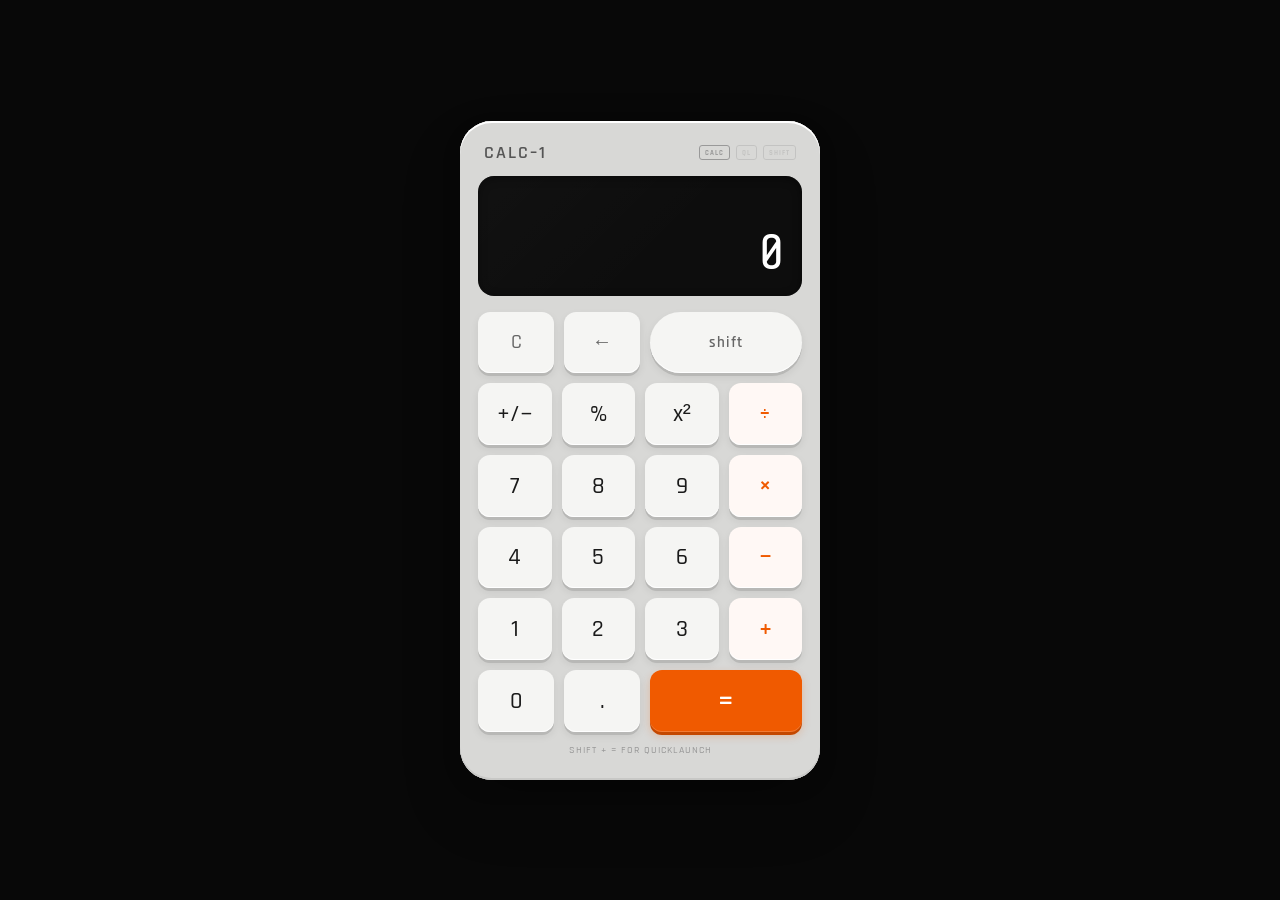
==== index.html @ d201d3e4 "Update background color and padding in index.html Changed background color and adjusted padding in s" ====
<!DOCTYPE html>
<html lang="en">
<head>
<meta charset="UTF-8">
<meta name="viewport" content="width=device-width, initial-scale=1.0, maximum-scale=1.0, user-scalable=no">
<title>CALC-1</title>

<link rel="manifest" href="./manifest.webmanifest">
<meta name="theme-color" content="#d8d8d6">
<meta name="mobile-web-app-capable" content="yes">
<meta name="apple-mobile-web-app-capable" content="yes">
<meta name="apple-mobile-web-app-status-bar-style" content="default">
<meta name="apple-mobile-web-app-title" content="TE Calc1 Pro">
<link rel="icon" href="./icons/icon-192.png">
<link rel="apple-touch-icon" href="./icons/icon-192.png">

<link rel="preconnect" href="https://fonts.googleapis.com">
<link rel="preconnect" href="https://fonts.gstatic.com" crossorigin>
<link href="https://fonts.googleapis.com/css2?family=Share+Tech+Mono&family=Rajdhani:wght@300;400;500;600;700&display=swap" rel="stylesheet">
<style>
  *, *::before, *::after { box-sizing: border-box; margin: 0; padding: 0; }

  :root {
    --bg: #080808;
    --device-bg: #d8d8d6;
    --device-border: #e8e8e6;
    --screen-bg: #0d0d0d;
    --btn-bg: #f5f5f3;
    --btn-shadow: #b8b8b6;
    --btn-highlight: #ffffff;
    --orange: #f05a00;
    --orange-dark: #c44800;
    --green: #00ff88;
    --green-dim: rgba(0, 255, 136, 0.7);
    --red: #ff3b30;
    --text-primary: #1a1a1a;
    --text-secondary: #888888;
    --text-muted: #aaaaaa;
    --radius: 16px;
    --radius-sm: 12px;
  }

  body {
    background: var(--bg);
    min-height: 100vh;
    display: flex;
    flex-direction: column;
    align-items: center;
    justify-content: center;
    font-family: 'Rajdhani', sans-serif;
    user-select: none;
    -webkit-user-select: none;
    padding: 10px 0;
    overflow: hidden;
  }

  .device {
    background: var(--device-bg);
    border-radius: 32px;
    padding: 20px 18px 24px;
    width: min(360px, 94vw);
    box-shadow:
      0 2px 0 #fff inset,
      0 -2px 0 #c8c8c6 inset,
      3px 0 0 #d8d8d6 inset,
      -3px 0 0 #d8d8d6 inset,
      0 30px 60px rgba(0,0,0,0.2),
      0 8px 20px rgba(0,0,0,0.1);
    position: relative;
  }

  /* Header */
  .device-header {
    display: flex;
    align-items: center;
    justify-content: space-between;
    margin-bottom: 12px;
    padding: 0 6px;
  }

  .device-label {
    font-family: 'Rajdhani', sans-serif;
    font-size: 18px;
    font-weight: 600;
    letter-spacing: 2px;
    color: #555;
  }

  /* Mode indicator dots */
  .mode-bar {
    display: flex;
    align-items: center;
    gap: 6px;
  }
  .mode-pill {
    font-family: 'Rajdhani', sans-serif;
    font-size: 7px;
    font-weight: 700;
    letter-spacing: 1px;
    padding: 2px 5px;
    border-radius: 3px;
    border: 1.5px solid currentColor;
    opacity: 0.25;
    color: #888;
    transition: all 0.2s ease;
  }
  .mode-pill.active { 
    opacity: 1; 
  }
  .mode-pill.calc-mode.active { color: #999; border-color: #999; }
  .mode-pill.ql-mode.active { color: var(--orange); border-color: var(--orange); }
  .mode-pill.shift-mode.active { color: var(--red); border-color: var(--red); }

  /* Screen - FIXED HEIGHT */
  .screen {
    background: var(--screen-bg);
    border-radius: var(--radius);
    padding: 16px 18px 18px;
    margin-bottom: 16px;
    height: 120px;
    min-height: 120px;
    display: flex;
    flex-direction: column;
    justify-content: flex-end;
    position: relative;
    overflow: hidden;
    box-shadow: inset 0 2px 8px rgba(0,0,0,0.5);
  }
  .screen::after {
    content: '';
    position: absolute;
    inset: 0;
    background: linear-gradient(135deg, rgba(255,255,255,0.02) 0%, transparent 60%);
    pointer-events: none;
  }

  .screen-expression {
    font-family: 'Share Tech Mono', monospace;
    font-size: 13px;
    color: var(--green-dim);
    min-height: 18px;
    text-align: right;
    letter-spacing: 0.5px;
    margin-bottom: 4px;
    overflow: hidden;
    text-overflow: ellipsis;
    white-space: nowrap;
  }

  .screen-result {
    font-family: 'Share Tech Mono', monospace;
    font-size: clamp(38px, 12vw, 50px);
    color: #ffffff;
    text-align: right;
    line-height: 1;
    letter-spacing: -1px;
    transition: all 0.1s ease;
  }
  .screen-result.error { 
    color: var(--red); 
    font-size: 24px; 
  }

  /* Quick-launch screen */
  .ql-screen {
    display: none;
    flex-direction: column;
    height: 100%;
    justify-content: space-between;
    align-items: stretch;
    padding: 2px 0;
  }
  .ql-screen.visible { display: flex; }

  /* Clock block */
  .ql-clock {
    display: flex;
    flex-direction: column;
    align-items: flex-end;
    flex: 1;
    justify-content: flex-end;
  }

  .ql-date-line {
    font-family: 'Share Tech Mono', monospace;
    font-size: 10px;
    color: var(--green-dim);
    letter-spacing: 2px;
    margin-bottom: 2px;
  }

  .ql-time-display {
    font-family: 'Share Tech Mono', monospace;
    font-size: clamp(40px, 13vw, 52px);
    color: #ffffff;
    line-height: 1;
    letter-spacing: -1px;
    display: flex;
    align-items: center;
    gap: 0;
  }

  /* Blinking colon */
  .ql-colon {
    display: inline-block;
    animation: blink 1s step-start infinite;
    color: #ffffff;
    margin: 0 1px;
    position: relative;
    top: -2px;
  }
  @keyframes blink {
    0%, 100% { opacity: 1; }
    50% { opacity: 0.15; }
  }

  /* Seconds + AM/PM row */
  .ql-time-sub {
    display: flex;
    align-items: center;
    gap: 8px;
    margin-top: 3px;
  }
  .ql-seconds {
    font-family: 'Share Tech Mono', monospace;
    font-size: 12px;
    color: var(--green-dim);
    letter-spacing: 1px;
  }
  .ql-ampm {
    font-family: 'Share Tech Mono', monospace;
    font-size: 10px;
    color: var(--orange);
    letter-spacing: 2px;
    border: 1px solid rgba(240,90,0,0.4);
    padding: 1px 4px;
    border-radius: 3px;
  }

  /* Status bar bottom of screen */
  .ql-status {
    font-family: 'Share Tech Mono', monospace;
    font-size: 8px;
    color: var(--green-dim);
    opacity: 0.5;
    letter-spacing: 2px;
    margin-top: 6px;
    text-align: left;
  }

  .ql-launched {
    font-family: 'Share Tech Mono', monospace;
    font-size: 9px;
    color: var(--green);
    letter-spacing: 1px;
    min-height: 14px;
    text-align: left;
  }

  /* Keypad grid - FIXED HEIGHT */
  .keypad {
    display: flex;
    flex-direction: column;
    gap: 10px;
    height: 420px;
    min-height: 420px;
  }

  .row {
    display: flex;
    gap: 10px;
    flex: 1;
  }

  /* Base button */
  .btn {
    flex: 1;
    border: none;
    border-radius: var(--radius-sm);
    background: var(--btn-bg);
    cursor: pointer;
    display: flex;
    flex-direction: column;
    align-items: center;
    justify-content: center;
    position: relative;
    box-shadow:
      0 3px 0 var(--btn-shadow),
      0 4px 8px rgba(0,0,0,0.08),
      0 -1px 0 var(--btn-highlight) inset;
    transition: all 0.08s ease;
    -webkit-tap-highlight-color: transparent;
    touch-action: manipulation;
    overflow: hidden;
  }

  .btn:active, .btn.pressed {
    transform: translateY(2px);
    box-shadow: 
      0 1px 0 var(--btn-shadow), 
      0 2px 4px rgba(0,0,0,0.06),
      0 -1px 0 var(--btn-highlight) inset;
  }

  .btn-label {
    font-family: 'Rajdhani', sans-serif;
    font-size: 24px;
    font-weight: 500;
    color: var(--text-primary);
    line-height: 1;
  }

  .btn-shift-label {
    position: absolute;
    top: 5px;
    right: 7px;
    font-size: 8px;
    font-weight: 600;
    color: var(--text-secondary);
    letter-spacing: 0.3px;
    line-height: 1;
    opacity: 0;
    transition: opacity 0.2s;
  }

  /* Show shift labels when shift active */
  body.shift-on .btn-shift-label { opacity: 1; }
  body.shift-on .btn-label { opacity: 0.5; }

  /* Orange operator buttons */
  .btn.op {
    background: #fff8f5;
  }
  .btn.op .btn-label { 
    color: var(--orange); 
    font-weight: 600;
  }

  /* Equals button — full orange */
  .btn.equals {
    background: var(--orange);
    box-shadow: 
      0 3px 0 var(--orange-dark), 
      0 4px 8px rgba(240,90,0,0.25),
      0 -1px 0 rgba(255,255,255,0.2) inset;
    flex: 2;
    aspect-ratio: auto;
    border-radius: var(--radius-sm);
  }
  .btn.equals:active {
    box-shadow: 
      0 1px 0 var(--orange-dark), 
      0 2px 4px rgba(240,90,0,0.15),
      0 -1px 0 rgba(255,255,255,0.2) inset;
  }
  .btn.equals .btn-label { 
    color: #fff; 
    font-size: 28px; 
    font-weight: 600;
  }

  /* Shift button — pill shape */
  .btn.shift-btn {
    flex: 2;
    aspect-ratio: auto;
    border-radius: 50px;
  }
  .btn.shift-btn .btn-label { 
    font-size: 15px; 
    font-weight: 600; 
    letter-spacing: 1px; 
    color: #666; 
  }
  .btn.shift-btn.active {
    background: var(--orange);
    box-shadow: 
      0 3px 0 var(--orange-dark), 
      0 4px 8px rgba(240,90,0,0.25),
      0 -1px 0 rgba(255,255,255,0.2) inset;
  }
  .btn.shift-btn.active .btn-label { 
    color: #fff; 
  }

  /* Clear / backspace */
  .btn.fn .btn-label { 
    font-size: 20px; 
    color: #666; 
  }

  /* QL icon display on button */
  .btn.ql-slot {
    background: #f0f0ee;
    position: relative;
  }
  .btn.ql-slot .ql-icon {
    width: 28px;
    height: 28px;
    display: flex;
    align-items: center;
    justify-content: center;
    font-size: 22px;
    line-height: 1;
  }
  .btn.ql-slot .ql-icon img {
    width: 24px;
    height: 24px;
    object-fit: contain;
    filter: none;
  }
  .btn.ql-slot .ql-name {
    font-size: 7px;
    color: #888;
    letter-spacing: 0.5px;
    margin-top: 2px;
    max-width: 90%;
    overflow: hidden;
    text-overflow: ellipsis;
    white-space: nowrap;
    padding: 0 2px;
  }
  .btn.ql-slot.empty .ql-icon { opacity: 0.25; }
  .btn.ql-slot.empty .ql-icon::after {
    content: '+';
    font-size: 22px;
    color: #aaa;
  }
  .btn.ql-slot .edit-hint {
    position: absolute;
    inset: 0;
    background: transparent;
    border-radius: var(--radius-sm);
    border: none;
    opacity: 0;
    transition: opacity 0.2s;
    pointer-events: none;
  }
  body.ql-mode .btn.ql-slot .edit-hint { opacity: 0; }

  /* Modal */
  .modal-overlay {
    position: fixed;
    inset: 0;
    background: rgba(0,0,0,0.5);
    backdrop-filter: blur(8px);
    display: flex;
    align-items: flex-end;
    justify-content: center;
    z-index: 100;
    opacity: 0;
    pointer-events: none;
    transition: opacity 0.25s;
    padding: 0 16px 24px;
  }
  .modal-overlay.open {
    opacity: 1;
    pointer-events: all;
  }

  .modal {
    background: #f5f5f3;
    border-radius: 24px;
    padding: 24px 20px 20px;
    width: min(360px, 100%);
    transform: translateY(30px);
    transition: transform 0.3s cubic-bezier(0.34,1.56,0.64,1);
    box-shadow: 
      0 20px 60px rgba(0,0,0,0.3),
      0 2px 0 #fff inset;
  }
  .modal-overlay.open .modal { transform: translateY(0); }

  .modal h3 {
    font-family: 'Rajdhani', sans-serif;
    font-size: 16px;
    font-weight: 700;
    letter-spacing: 2px;
    color: #333;
    margin-bottom: 16px;
  }

  .modal label {
    display: block;
    font-size: 10px;
    font-weight: 600;
    letter-spacing: 1.5px;
    color: #888;
    margin-bottom: 5px;
    text-transform: uppercase;
  }

  .modal input {
    width: 100%;
    padding: 12px 14px;
    border-radius: 12px;
    border: 1.5px solid #ddd;
    background: #fff;
    font-family: 'Rajdhani', sans-serif;
    font-size: 15px;
    color: #333;
    outline: none;
    margin-bottom: 14px;
    transition: border-color 0.2s;
  }
  .modal input:focus { border-color: var(--orange); }

  /* Icon source tabs */
  .icon-source-tabs {
    display: flex;
    gap: 8px;
    margin-bottom: 12px;
  }
  .icon-source-tab {
    flex: 1;
    padding: 10px 12px;
    border: 1.5px solid #ddd;
    background: #fff;
    border-radius: 12px;
    font-size: 10px;
    font-weight: 600;
    letter-spacing: 1px;
    color: #888;
    cursor: pointer;
    transition: all 0.2s;
    text-transform: uppercase;
  }
  .icon-source-tab.active {
    background: var(--orange);
    border-color: var(--orange);
    color: #fff;
  }

  /* Icon picker sections */
  .icon-picker-section {
    display: none;
    margin-bottom: 16px;
  }
  .icon-picker-section.active {
    display: block;
  }

  .icon-picker {
    display: grid;
    grid-template-columns: repeat(8, 1fr);
    gap: 6px;
    max-height: 160px;
    overflow-y: auto;
    padding: 4px;
  }

  .icon-option {
    aspect-ratio: 1;
    border-radius: 10px;
    border: 2px solid transparent;
    background: #fff;
    display: flex;
    align-items: center;
    justify-content: center;
    font-size: 20px;
    cursor: pointer;
    transition: all 0.15s;
    box-shadow: 0 1px 3px rgba(0,0,0,0.05);
  }
  .icon-option:hover { 
    background: #fff5f0; 
    border-color: #ffd4c0;
  }
  .icon-option.selected { 
    border-color: var(--orange); 
    background: #fff5f0;
  }

  /* Favicon preview */
  .favicon-preview {
    display: flex;
    align-items: center;
    gap: 12px;
    padding: 14px;
    background: #fff;
    border-radius: 12px;
    border: 1.5px dashed #ddd;
    margin-bottom: 16px;
  }
  .favicon-preview img {
    width: 32px;
    height: 32px;
    object-fit: contain;
    filter: grayscale(100%) contrast(1.2);
  }
  .favicon-preview-text {
    font-size: 11px;
    color: #888;
    line-height: 1.5;
  }
  .favicon-preview-text span {
    color: var(--green-dim);
  }

  /* Custom icon URL input */
  .custom-icon-input {
    display: flex;
    gap: 8px;
    margin-bottom: 12px;
  }
  .custom-icon-input input {
    flex: 1;
    margin-bottom: 0;
  }
  .custom-icon-btn {
    padding: 12px 16px;
    background: #fff;
    border: 1.5px solid #ddd;
    border-radius: 12px;
    color: #666;
    font-size: 10px;
    font-weight: 600;
    cursor: pointer;
    transition: all 0.2s;
    white-space: nowrap;
  }
  .custom-icon-btn:hover {
    border-color: var(--orange);
    color: var(--orange);
  }

  .modal-actions {
    display: flex;
    gap: 10px;
  }

  .btn-modal {
    flex: 1;
    padding: 14px;
    border: none;
    border-radius: 12px;
    font-size: 13px;
    font-weight: 600;
    cursor: pointer;
    letter-spacing: 1px;
    transition: all 0.15s;
    text-transform: uppercase;
  }
  .btn-modal:active { opacity: 0.8; }
  .btn-modal.cancel { 
    background: #e8e8e6; 
    color: #666; 
  }
  .btn-modal.save { 
    background: var(--orange); 
    color: #fff; 
  }
  .btn-modal.clear-btn { 
    background: #ffe8e8; 
    color: var(--red); 
  }

  /* Mode toggle hint */
  .device-footer {
    display: flex;
    align-items: center;
    justify-content: center;
    margin-top: 12px;
    gap: 12px;
  }
  .footer-hint {
    font-size: 10px;
    letter-spacing: 1px;
    color: #999;
    font-weight: 500;
  }

  /* Animations */
  @keyframes numPop {
    0% { transform: scale(1); }
    40% { transform: scale(1.04); }
    100% { transform: scale(1); }
  }
  .pop { animation: numPop 0.15s ease; }


  /* Quick Launcher: keep same button color as regular keys */
  .btn.ql-slot,
  body.ql-mode .btn.ql-slot {
    background: var(--btn-bg) !important;
    filter: none !important;
    opacity: 1 !important;
  }

  .btn.ql-slot .edit-hint,
  body.ql-mode .btn.ql-slot .edit-hint {
    opacity: 0 !important;
    background: transparent !important;
    border: none !important;
    box-shadow: none !important;
  }

  .btn.ql-slot .ql-icon img,
  body.ql-mode .btn.ql-slot .ql-icon img {
    filter: none !important;
  }

</style>
</head>
<body>

<div class="device">
  <div class="device-header">
    <div class="device-label">CALC–1</div>
    <div class="mode-bar">
      <div class="mode-pill calc-mode active" id="pill-calc">CALC</div>
      <div class="mode-pill ql-mode" id="pill-ql">QL</div>
      <div class="mode-pill shift-mode" id="pill-shift">SHIFT</div>
    </div>
  </div>

  <!-- Screen -->
  <div class="screen">
    <!-- CALC display -->
    <div id="calc-display">
      <div class="screen-expression" id="expression"></div>
      <div class="screen-result" id="result">0</div>
    </div>
    <!-- QL display -->
    <div class="ql-screen" id="ql-display">
      <div class="ql-clock">
        <div class="ql-date-line" id="ql-date">MON 06 APR</div>
        <div class="ql-time-display">
          <span id="ql-hours">00</span><span class="ql-colon">:</span><span id="ql-minutes">00</span>
        </div>
        <div class="ql-time-sub">
          <span class="ql-seconds" id="ql-secs">:00</span>
          <span class="ql-ampm" id="ql-ampm">AM</span>
        </div>
      </div>
      <div class="ql-launched" id="ql-launched"></div>
      <div class="ql-status">QUICK LAUNCH ▸ HOLD TO EDIT</div>
    </div>
  </div>

  <!-- Keypad -->
  <div class="keypad" id="keypad">

    <!-- Row 1: C, ←, shift -->
    <div class="row">
      <div class="btn fn" data-action="clear"><span class="btn-label">C</span></div>
      <div class="btn fn" data-action="backspace"><span class="btn-label">←</span></div>
      <div class="btn shift-btn" id="shift-btn" data-action="shift"><span class="btn-label">shift</span></div>
    </div>

    <!-- Row 2: +/-, %, x², ÷ -->
    <div class="row">
      <div class="btn" data-action="plusminus" data-shift="1/x">
        <span class="btn-shift-label">1/x</span>
        <span class="btn-label">+/−</span>
      </div>
      <div class="btn" data-action="percent" data-shift="x!">
        <span class="btn-shift-label">x!</span>
        <span class="btn-label">%</span>
      </div>
      <div class="btn" data-action="square" data-shift="xʸ">
        <span class="btn-shift-label">xʸ</span>
        <span class="btn-label">x²</span>
      </div>
      <div class="btn op" data-action="÷" data-shift="x²">
        <span class="btn-label">÷</span>
      </div>
    </div>

    <!-- Row 3: 7, 8, 9, × -->
    <div class="row">
      <div class="btn" data-action="7" data-shift="[">
        <span class="btn-shift-label">[</span>
        <span class="btn-label">7</span>
      </div>
      <div class="btn" data-action="8" data-shift="]">
        <span class="btn-shift-label">]</span>
        <span class="btn-label">8</span>
      </div>
      <div class="btn" data-action="9" data-shift="√x">
        <span class="btn-shift-label">√x</span>
        <span class="btn-label">9</span>
      </div>
      <div class="btn op" data-action="×">
        <span class="btn-label">×</span>
      </div>
    </div>

    <!-- Row 4: 4, 5, 6, − -->
    <div class="row">
      <div class="btn" data-action="4" data-shift="sin">
        <span class="btn-shift-label">sin</span>
        <span class="btn-label">4</span>
      </div>
      <div class="btn" data-action="5" data-shift="cos">
        <span class="btn-shift-label">cos</span>
        <span class="btn-label">5</span>
      </div>
      <div class="btn" data-action="6" data-shift="tan">
        <span class="btn-shift-label">tan</span>
        <span class="btn-label">6</span>
      </div>
      <div class="btn op" data-action="−">
        <span class="btn-label">−</span>
      </div>
    </div>

    <!-- Row 5: 1, 2, 3, + -->
    <div class="row">
      <div class="btn" data-action="1" data-shift="log">
        <span class="btn-shift-label">log</span>
        <span class="btn-label">1</span>
      </div>
      <div class="btn" data-action="2" data-shift="ln">
        <span class="btn-shift-label">ln</span>
        <span class="btn-label">2</span>
      </div>
      <div class="btn" data-action="3" data-shift="eˣ">
        <span class="btn-shift-label">eˣ</span>
        <span class="btn-label">3</span>
      </div>
      <div class="btn op" data-action="+">
        <span class="btn-label">+</span>
      </div>
    </div>

    <!-- Row 6: 0, ., = -->
    <div class="row">
      <div class="btn" data-action="0" data-shift="π">
        <span class="btn-shift-label">π</span>
        <span class="btn-label">0</span>
      </div>
      <div class="btn" data-action="." data-shift="e">
        <span class="btn-shift-label">e</span>
        <span class="btn-label">.</span>
      </div>
      <div class="btn equals" data-action="=">
        <span class="btn-label">=</span>
      </div>
    </div>

  </div><!-- /keypad -->

  <!-- QL Keypad (hidden by default) -->
  <div class="keypad" id="ql-keypad" style="display:none">
    <div class="row">
      <div class="btn fn" data-ql-action="back"><span class="btn-label" style="font-size:18px;color:#666">←</span></div>
      <div class="btn shift-btn" style="flex:2;border-radius:50px;cursor:default;background:#e8e8e6;box-shadow:none">
        <span class="btn-label" style="font-size:12px;color:#aaa;letter-spacing:1px">HOLD TO EDIT</span>
      </div>
    </div>

    <div class="row" id="ql-row-1"></div>
    <div class="row" id="ql-row-2"></div>
    <div class="row" id="ql-row-3"></div>
    <div class="row" id="ql-row-4"></div>
    <div class="row" id="ql-row-5"></div>
  </div>

  <div class="device-footer">
    <span class="footer-hint" id="mode-hint">SHIFT + = FOR QUICKLAUNCH</span>
  </div>
</div>

<!-- Edit modal -->
<div class="modal-overlay" id="modal-overlay">
  <div class="modal">
    <h3>CONFIGURE SLOT</h3>
    <label>App Name</label>
    <input type="text" id="modal-name" placeholder="My App" maxlength="20">
    <label>URL</label>
    <input type="url" id="modal-url" placeholder="https://example.com" inputmode="url">
    
    <!-- Icon source tabs -->
    <div class="icon-source-tabs">
      <button class="icon-source-tab active" data-tab="emoji">Emoji</button>
      <button class="icon-source-tab" data-tab="favicon">Favicon</button>
      <button class="icon-source-tab" data-tab="custom">Custom</button>
    </div>
    
    <!-- Emoji picker -->
    <div class="icon-picker-section active" id="tab-emoji">
      <div class="icon-picker" id="icon-picker"></div>
    </div>
    
    <!-- Favicon preview -->
    <div class="icon-picker-section" id="tab-favicon">
      <div class="favicon-preview" id="favicon-preview">
        <div style="width:32px;height:32px;background:#f0f0ee;border-radius:8px;display:flex;align-items:center;justify-content:center">
          <span style="font-size:16px;color:#aaa">?</span>
        </div>
        <div class="favicon-preview-text">Enter URL to auto-fetch favicon<br><span>Will be displayed in B&W</span></div>
      </div>
    </div>
    
    <!-- Custom icon URL -->
    <div class="icon-picker-section" id="tab-custom">
      <div class="custom-icon-input">
        <input type="url" id="modal-custom-icon" placeholder="https://example.com/icon.png" inputmode="url">
        <button class="custom-icon-btn" id="preview-custom-btn">Preview</button>
      </div>
      <div class="favicon-preview" id="custom-preview" style="display:none">
        <img src="" alt="custom" id="custom-preview-img">
        <div class="favicon-preview-text">Custom icon preview<br><span>Will be displayed in B&W</span></div>
      </div>
    </div>
    
    <div class="modal-actions">
      <button class="btn-modal clear-btn" id="modal-clear">Clear</button>
      <button class="btn-modal cancel" id="modal-cancel">Cancel</button>
      <button class="btn-modal save" id="modal-save">Save</button>
    </div>
  </div>
</div>

<script>
// ─── State ────────────────────────────────────────────────────
const ICONS = ['🌐','🔍','📧','💬','📁','🎵','🎬','📷','📰','📊','🛒','💳','🏠','🔐','🗓️','⚡','🤖','🌙','🚀','📌','📚','💡','🎮','🔔','🗺️','💰','🛠️','📡','🏋️','✈️','🍕','☕','🌿','🎨','🔗','📱','💻','🖥️','🖨️','📀','💾','🔋','📻','📺','🎙️','🎧','🎤','🎸','🎹','🥁','🎲','🎯','🎳','🎰','🎪','🎭','🎬'];

let display = '0';
let expression = '';
let waitingForOperand = false;
let operator = null;
let operand1 = null;
let shiftOn = false;
let qlMode = false;
let currentModalSlot = null;
let currentIconSource = 'emoji';
let selectedEmoji = ICONS[0];
let faviconUrl = null;
let customIconUrl = null;

// QL slots storage
let qlSlots = JSON.parse(localStorage.getItem('calc1_ql') || 'null') || Array(18).fill(null);

// ─── Calc logic ───────────────────────────────────────────────
function updateScreen() {
  const resultEl = document.getElementById('result');
  const exprEl = document.getElementById('expression');
  resultEl.textContent = display;
  exprEl.textContent = expression;
  resultEl.classList.remove('error');
}

function calcOp(a, op, b) {
  switch(op) {
    case '+': return a + b;
    case '−': return a - b;
    case '×': return a * b;
    case '÷': return b === 0 ? null : a / b;
  }
}

function fmtNum(n) {
  if (Math.abs(n) >= 1e12 || (Math.abs(n) < 1e-6 && n !== 0)) return n.toExponential(4);
  let s = parseFloat(n.toPrecision(10)).toString();
  return s;
}

function handleCalc(action) {
  const digits = ['0','1','2','3','4','5','6','7','8','9','.'];
  const ops = ['+','−','×','÷'];

  if (shiftOn && action !== 'shift' && action !== '=' && !ops.includes(action) && !digits.includes(action)) {
    handleShiftAction(action);
    return;
  }

  if (digits.includes(action)) {
    if (action === '.' && display.includes('.')) return;
    if (waitingForOperand) {
      display = action === '.' ? '0.' : action;
      waitingForOperand = false;
    } else {
      display = display === '0' && action !== '.' ? action : display + action;
    }
    if (display.length > 12) return;
    updateScreen();
    return;
  }

  if (action === 'clear') {
    display = '0'; expression = ''; operator = null; operand1 = null; waitingForOperand = false;
    updateScreen(); return;
  }

  if (action === 'backspace') {
    if (waitingForOperand) return;
    display = display.length > 1 ? display.slice(0,-1) : '0';
    updateScreen(); return;
  }

  if (action === 'plusminus') {
    display = display.startsWith('-') ? display.slice(1) : '-' + display;
    updateScreen(); return;
  }

  if (action === 'percent') {
    display = fmtNum(parseFloat(display) / 100);
    updateScreen(); return;
  }

  if (action === 'square') {
    const v = parseFloat(display);
    expression = display + '²';
    display = fmtNum(v * v);
    waitingForOperand = true;
    updateScreen(); return;
  }

  if (ops.includes(action)) {
    if (operator && !waitingForOperand) {
      const result = calcOp(operand1, operator, parseFloat(display));
      if (result === null) { display = 'ERR:DIV/0'; document.getElementById('result').classList.add('error'); expression = ''; operator = null; return; }
      display = fmtNum(result); operand1 = result;
    } else {
      operand1 = parseFloat(display);
    }
    operator = action;
    expression = display + ' ' + action;
    waitingForOperand = true;
    updateScreen(); return;
  }

  if (action === '=') {
    if (shiftOn) { toggleQL(); return; }
    if (!operator) return;
    const b = parseFloat(display);
    const result = calcOp(operand1, operator, b);
    if (result === null) { display = 'ERR:DIV/0'; document.getElementById('result').classList.add('error'); expression = ''; operator = null; return; }
    expression = operand1 + ' ' + operator + ' ' + b + ' =';
    display = fmtNum(result);
    operator = null; operand1 = null; waitingForOperand = true;
    updateScreen();
    animatePop(); return;
  }
}

function handleShiftAction(action) {
  const v = parseFloat(display);
  let result;
  switch(action) {
    case '1/x': result = v === 0 ? null : 1/v; expression = '1/' + display; break;
    case 'x!': result = factorial(Math.round(v)); expression = display + '!'; break;
    case 'xʸ': operator = 'pow'; operand1 = v; expression = display + ' ^'; waitingForOperand = true; toggleShift(); updateScreen(); return;
    case '√x': result = v < 0 ? null : Math.sqrt(v); expression = '√(' + display + ')'; break;
    case 'sin': result = Math.sin(v * Math.PI / 180); expression = 'sin(' + display + '°)'; break;
    case 'cos': result = Math.cos(v * Math.PI / 180); expression = 'cos(' + display + '°)'; break;
    case 'tan': result = Math.tan(v * Math.PI / 180); expression = 'tan(' + display + '°)'; break;
    case 'log': result = v <= 0 ? null : Math.log10(v); expression = 'log(' + display + ')'; break;
    case 'ln': result = v <= 0 ? null : Math.log(v); expression = 'ln(' + display + ')'; break;
    case 'eˣ': result = Math.exp(v); expression = 'e^' + display; break;
    case 'π': display = fmtNum(Math.PI); waitingForOperand = false; updateScreen(); toggleShift(); return;
    case 'e': display = fmtNum(Math.E); waitingForOperand = false; updateScreen(); toggleShift(); return;
    default: toggleShift(); return;
  }
  if (result === null) { display = 'ERR'; document.getElementById('result').classList.add('error'); }
  else { display = fmtNum(result); }
  waitingForOperand = true;
  toggleShift();
  updateScreen();
}

function factorial(n) {
  if (n < 0 || n > 20) return null;
  let r = 1; for (let i = 2; i <= n; i++) r *= i; return r;
}

function animatePop() {
  const r = document.getElementById('result');
  r.classList.remove('pop');
  void r.offsetWidth;
  r.classList.add('pop');
}

// ─── Shift ────────────────────────────────────────────────────
function toggleShift() {
  shiftOn = !shiftOn;
  document.body.classList.toggle('shift-on', shiftOn);
  document.getElementById('shift-btn').classList.toggle('active', shiftOn);
  document.getElementById('pill-shift').classList.toggle('active', shiftOn);
}

// ─── Quick Launch ─────────────────────────────────────────────
function toggleQL() {
  if (shiftOn) toggleShift();
  qlMode = !qlMode;
  document.body.classList.toggle('ql-mode', qlMode);
  document.getElementById('keypad').style.display = qlMode ? 'none' : 'flex';
  document.getElementById('ql-keypad').style.display = qlMode ? 'flex' : 'none';
  document.getElementById('calc-display').style.display = qlMode ? 'none' : 'block';
  document.getElementById('ql-display').classList.toggle('visible', qlMode);
  document.getElementById('pill-calc').classList.toggle('active', !qlMode);
  document.getElementById('pill-ql').classList.toggle('active', qlMode);
  document.getElementById('mode-hint').textContent = qlMode ? 'HOLD A SLOT TO CONFIGURE' : 'SHIFT + = FOR QUICKLAUNCH';
}

// ─── QL Slots ─────────────────────────────────────────────────
function buildQLKeypad() {
  const rows = [
    [0,1,2,3],
    [4,5,6,7],
    [8,9,10,11],
    [12,13,14],
    [15,16,17]
  ];
  rows.forEach((slotIndices, ri) => {
    const rowEl = document.getElementById('ql-row-' + (ri+1));
    rowEl.innerHTML = '';
    slotIndices.forEach((si, ci) => {
      const btn = createQLSlotBtn(si);
      if (ri === 4 && ci === 2) { btn.style.flex = '2'; btn.style.aspectRatio = 'auto'; }
      rowEl.appendChild(btn);
    });
  });
}

function createQLSlotBtn(index) {
  const slot = qlSlots[index];
  const btn = document.createElement('div');
  btn.className = 'btn ql-slot' + (slot ? '' : ' empty');
  btn.dataset.qlIndex = index;

  const editHint = document.createElement('div');
  editHint.className = 'edit-hint';
  btn.appendChild(editHint);

  const iconEl = document.createElement('div');
  iconEl.className = 'ql-icon';
  
  if (slot) {
    if (slot.iconType === 'emoji') {
      iconEl.textContent = slot.icon;
    } else if (slot.iconType === 'favicon' || slot.iconType === 'custom') {
      const img = document.createElement('img');
      img.src = slot.iconUrl || slot.icon;
      img.alt = '';
      img.onerror = () => {
        iconEl.innerHTML = '';
        iconEl.textContent = '🌐';
      };
      iconEl.appendChild(img);
    } else {
      iconEl.textContent = slot.icon || '🌐';
    }
  }
  btn.appendChild(iconEl);

  const nameEl = document.createElement('div');
  nameEl.className = 'ql-name';
  nameEl.textContent = slot ? slot.name : '';
  btn.appendChild(nameEl);

  // Tap = launch
  btn.addEventListener('click', (e) => {
    if (slot && slot.url) {
      document.getElementById('ql-launched').textContent = '▶ ' + (slot.name || slot.url).toUpperCase();
      setTimeout(() => { document.getElementById('ql-launched').textContent = ''; }, 2500);
      window.open(slot.url, '_blank');
    }
  });

  // Long press = configure
  let pressTimer;
  btn.addEventListener('pointerdown', () => {
    pressTimer = setTimeout(() => { openModal(index); }, 600);
  });
  btn.addEventListener('pointerup', () => clearTimeout(pressTimer));
  btn.addEventListener('pointerleave', () => clearTimeout(pressTimer));

  return btn;
}

// ─── Favicon fetching ─────────────────────────────────────────
function getFaviconUrl(url) {
  try {
    const urlObj = new URL(url.startsWith('http') ? url : 'https://' + url);
    return `https://www.google.com/s2/favicons?domain=${urlObj.hostname}&sz=64`;
  } catch (e) {
    return null;
  }
}

function updateFaviconPreview() {
  const urlInput = document.getElementById('modal-url').value.trim();
  const previewEl = document.getElementById('favicon-preview');
  
  if (!urlInput) {
    previewEl.innerHTML = `
      <div style="width:32px;height:32px;background:#f0f0ee;border-radius:8px;display:flex;align-items:center;justify-content:center">
        <span style="font-size:16px;color:#aaa">?</span>
      </div>
      <div class="favicon-preview-text">Enter URL to auto-fetch favicon<br><span>Will be displayed in B&W</span></div>
    `;
    faviconUrl = null;
    return;
  }
  
  faviconUrl = getFaviconUrl(urlInput);
  if (faviconUrl) {
    previewEl.innerHTML = `
      <img src="${faviconUrl}" alt="favicon" onerror="this.style.display='none'; this.nextElementSibling.style.display='flex';">
      <div style="width:32px;height:32px;background:#f0f0ee;border-radius:8px;display:flex;align-items:center;justify-content:center;display:none">
        <span style="font-size:16px;color:#aaa">!</span>
      </div>
      <div class="favicon-preview-text">Favicon detected<br><span>Will be displayed in B&W</span></div>
    `;
  }
}

// ─── Modal ────────────────────────────────────────────────────
function buildIconPicker(selectedIcon) {
  const picker = document.getElementById('icon-picker');
  picker.innerHTML = '';
  ICONS.forEach(ic => {
    const el = document.createElement('div');
    el.className = 'icon-option' + (ic === selectedIcon ? ' selected' : '');
    el.textContent = ic;
    el.addEventListener('click', () => {
      picker.querySelectorAll('.icon-option').forEach(o => o.classList.remove('selected'));
      el.classList.add('selected');
      selectedEmoji = ic;
    });
    picker.appendChild(el);
  });
}

function switchIconTab(tab) {
  currentIconSource = tab;
  document.querySelectorAll('.icon-source-tab').forEach(t => t.classList.remove('active'));
  document.querySelector(`[data-tab="${tab}"]`).classList.add('active');
  document.querySelectorAll('.icon-picker-section').forEach(s => s.classList.remove('active'));
  document.getElementById(`tab-${tab}`).classList.add('active');
}

function openModal(slotIndex) {
  currentModalSlot = slotIndex;
  const slot = qlSlots[slotIndex];
  document.getElementById('modal-name').value = slot ? slot.name : '';
  document.getElementById('modal-url').value = slot ? slot.url : '';
  document.getElementById('modal-custom-icon').value = '';
  document.getElementById('custom-preview').style.display = 'none';
  
  switchIconTab('emoji');
  
  if (slot && slot.iconType === 'emoji') {
    selectedEmoji = slot.icon || ICONS[0];
  } else {
    selectedEmoji = ICONS[0];
  }
  buildIconPicker(selectedEmoji);
  
  updateFaviconPreview();
  
  document.getElementById('modal-overlay').classList.add('open');
}

function closeModal() {
  document.getElementById('modal-overlay').classList.remove('open');
  currentModalSlot = null;
  faviconUrl = null;
  customIconUrl = null;
}

// Tab switching
document.querySelectorAll('.icon-source-tab').forEach(tab => {
  tab.addEventListener('click', () => switchIconTab(tab.dataset.tab));
});

// URL input change - update favicon preview
document.getElementById('modal-url').addEventListener('input', updateFaviconPreview);

// Custom icon preview
document.getElementById('preview-custom-btn').addEventListener('click', () => {
  const url = document.getElementById('modal-custom-icon').value.trim();
  if (url) {
    customIconUrl = url;
    const preview = document.getElementById('custom-preview');
    const img = document.getElementById('custom-preview-img');
    img.src = url;
    preview.style.display = 'flex';
    img.onerror = () => {
      preview.innerHTML = '<div class="favicon-preview-text"><span>Failed to load image</span></div>';
    };
  }
});

document.getElementById('modal-cancel').addEventListener('click', closeModal);
document.getElementById('modal-overlay').addEventListener('click', e => {
  if (e.target === document.getElementById('modal-overlay')) closeModal();
});

document.getElementById('modal-clear').addEventListener('click', () => {
  if (currentModalSlot === null) return;
  qlSlots[currentModalSlot] = null;
  saveQL();
  buildQLKeypad();
  closeModal();
});

document.getElementById('modal-save').addEventListener('click', () => {
  if (currentModalSlot === null) return;
  const name = document.getElementById('modal-name').value.trim();
  let url = document.getElementById('modal-url').value.trim();
  if (!url) { document.getElementById('modal-url').focus(); return; }
  if (!url.startsWith('http')) url = 'https://' + url;
  
  let iconData = {};
  
  if (currentIconSource === 'emoji') {
    iconData = { iconType: 'emoji', icon: selectedEmoji };
  } else if (currentIconSource === 'favicon') {
    const favUrl = getFaviconUrl(url);
    iconData = { iconType: 'favicon', iconUrl: favUrl, icon: '🌐' };
  } else if (currentIconSource === 'custom') {
    const customUrl = document.getElementById('modal-custom-icon').value.trim();
    if (customUrl) {
      iconData = { iconType: 'custom', iconUrl: customUrl, icon: '🌐' };
    } else {
      iconData = { iconType: 'emoji', icon: selectedEmoji };
    }
  }
  
  qlSlots[currentModalSlot] = { 
    name: name || new URL(url).hostname.replace(/^www\./, ''), 
    url, 
    ...iconData 
  };
  saveQL();
  buildQLKeypad();
  closeModal();
});

function saveQL() {
  localStorage.setItem('calc1_ql', JSON.stringify(qlSlots));
}

// ─── Button interactions ───────────────────────────────────────
document.querySelectorAll('#keypad .btn').forEach(btn => {
  btn.addEventListener('click', () => {
    const action = btn.dataset.action;
    if (!action) return;
    if (action === 'shift') { toggleShift(); return; }
    if (shiftOn && btn.dataset.shift && action !== '=' && !['clear','backspace'].includes(action)) {
      handleCalc(btn.dataset.shift);
    } else {
      handleCalc(action);
    }
  });
});

// QL back button
document.querySelector('[data-ql-action="back"]')?.addEventListener('click', toggleQL);

// ─── Clock ────────────────────────────────────────────────────
const DAYS = ['SUN','MON','TUE','WED','THU','FRI','SAT'];
const MONTHS = ['JAN','FEB','MAR','APR','MAY','JUN','JUL','AUG','SEP','OCT','NOV','DEC'];

function updateClock() {
  const now = new Date();
  let h = now.getHours();
  const m = now.getMinutes();
  const s = now.getSeconds();
  const ampm = h >= 12 ? 'PM' : 'AM';
  h = h % 12 || 12;
  document.getElementById('ql-hours').textContent = String(h).padStart(2,'0');
  document.getElementById('ql-minutes').textContent = String(m).padStart(2,'0');
  document.getElementById('ql-secs').textContent = ':' + String(s).padStart(2,'0');
  document.getElementById('ql-ampm').textContent = ampm;
  const day = DAYS[now.getDay()];
  const date = String(now.getDate()).padStart(2,'0');
  const month = MONTHS[now.getMonth()];
  document.getElementById('ql-date').textContent = `${day} ${date} ${month}`;
}

// ─── Init ─────────────────────────────────────────────────────
buildQLKeypad();
updateScreen();
updateClock();
setInterval(updateClock, 1000);
</script>

<script>
(function(){
  const isExternal = (url) => {
    try {
      const u = new URL(url, location.href);
      return u.origin !== location.origin;
    } catch(e) { return false; }
  };

  document.addEventListener('click', function(e){
    const a = e.target.closest('a[href]');
    if(!a) return;
    if(isExternal(a.href)) {
      a.setAttribute('target','_blank');
      a.setAttribute('rel','noopener noreferrer');
    }
  }, true);

  const originalOpen = window.open;
  window.open = function(url, target, features){
    try {
      const u = new URL(url, location.href);
      if (u.origin !== location.origin) {
        return originalOpen.call(window, u.href, '_blank', features || 'noopener,noreferrer');
      }
    } catch(e) {}
    return originalOpen.call(window, url, target || '_self', features);
  };

  if ('serviceWorker' in navigator) {
    window.addEventListener('load', function(){
      navigator.serviceWorker.register('./service-worker.js');
    });
  }
})();
</script>

</body>
</html>
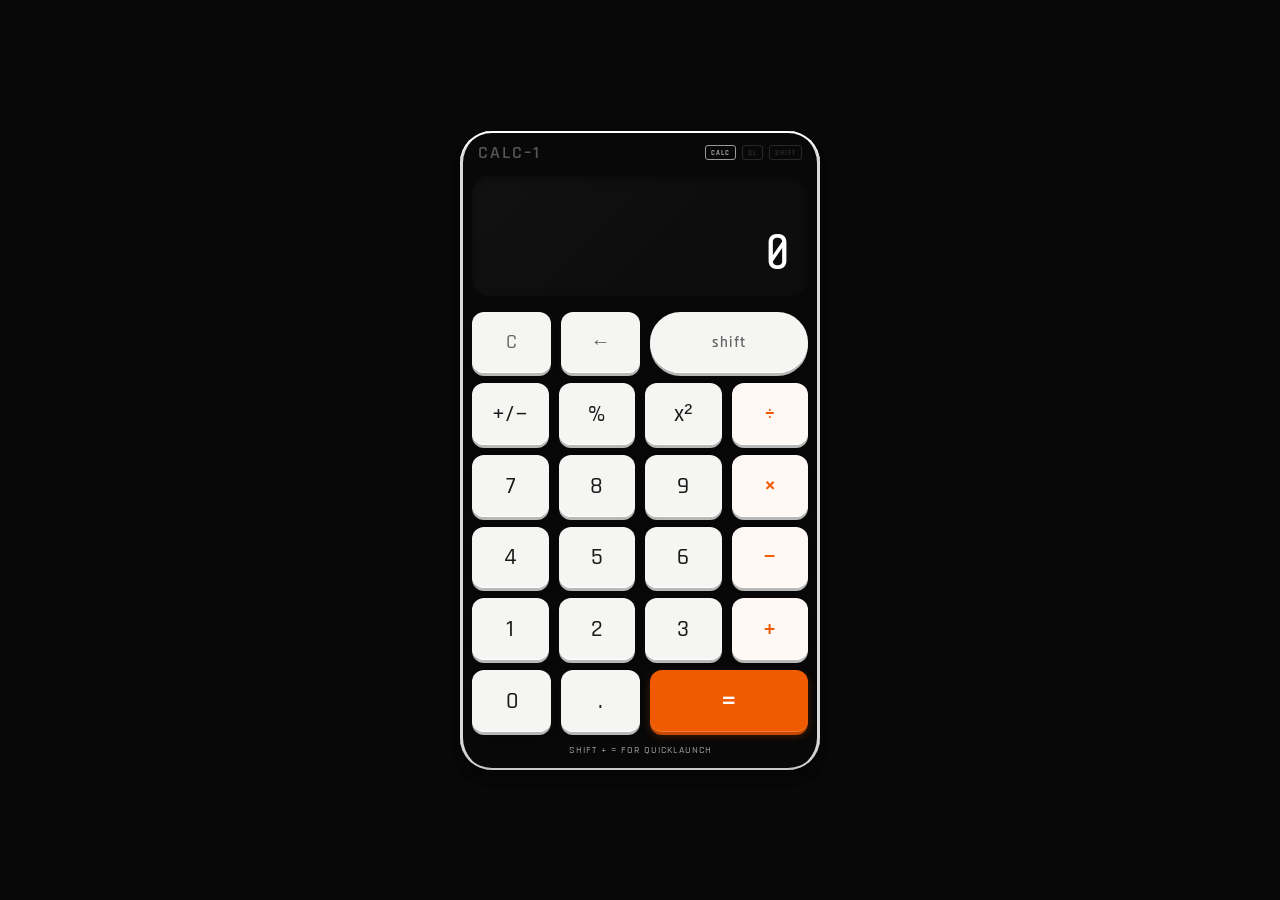
==== commit a44d70b9: "Refactor CSS variables and padding for layout" ====
--- a/index.html
+++ b/index.html
@@ -22,8 +22,8 @@
 
   :root {
     --bg: #080808;
-    --device-bg: #d8d8d6;
-    --device-border: #e8e8e6;
+    --device-bg: #080808;
+    --device-border: #101010;
     --screen-bg: #0d0d0d;
     --btn-bg: #f5f5f3;
     --btn-shadow: #b8b8b6;
@@ -50,22 +50,22 @@
     font-family: 'Rajdhani', sans-serif;
     user-select: none;
     -webkit-user-select: none;
-    padding: 10px 0;
+    padding: 5px 0;
     overflow: hidden;
   }
 
   .device {
     background: var(--device-bg);
     border-radius: 32px;
-    padding: 20px 18px 24px;
+    padding: 10px 12px 14px;
     width: min(360px, 94vw);
     box-shadow:
       0 2px 0 #fff inset,
       0 -2px 0 #c8c8c6 inset,
       3px 0 0 #d8d8d6 inset,
       -3px 0 0 #d8d8d6 inset,
-      0 30px 60px rgba(0,0,0,0.2),
-      0 8px 20px rgba(0,0,0,0.1);
+      0 10px 10px rgba(0,0,0,0.2),
+      0 8px 10px rgba(0,0,0,0.1);
     position: relative;
   }
 
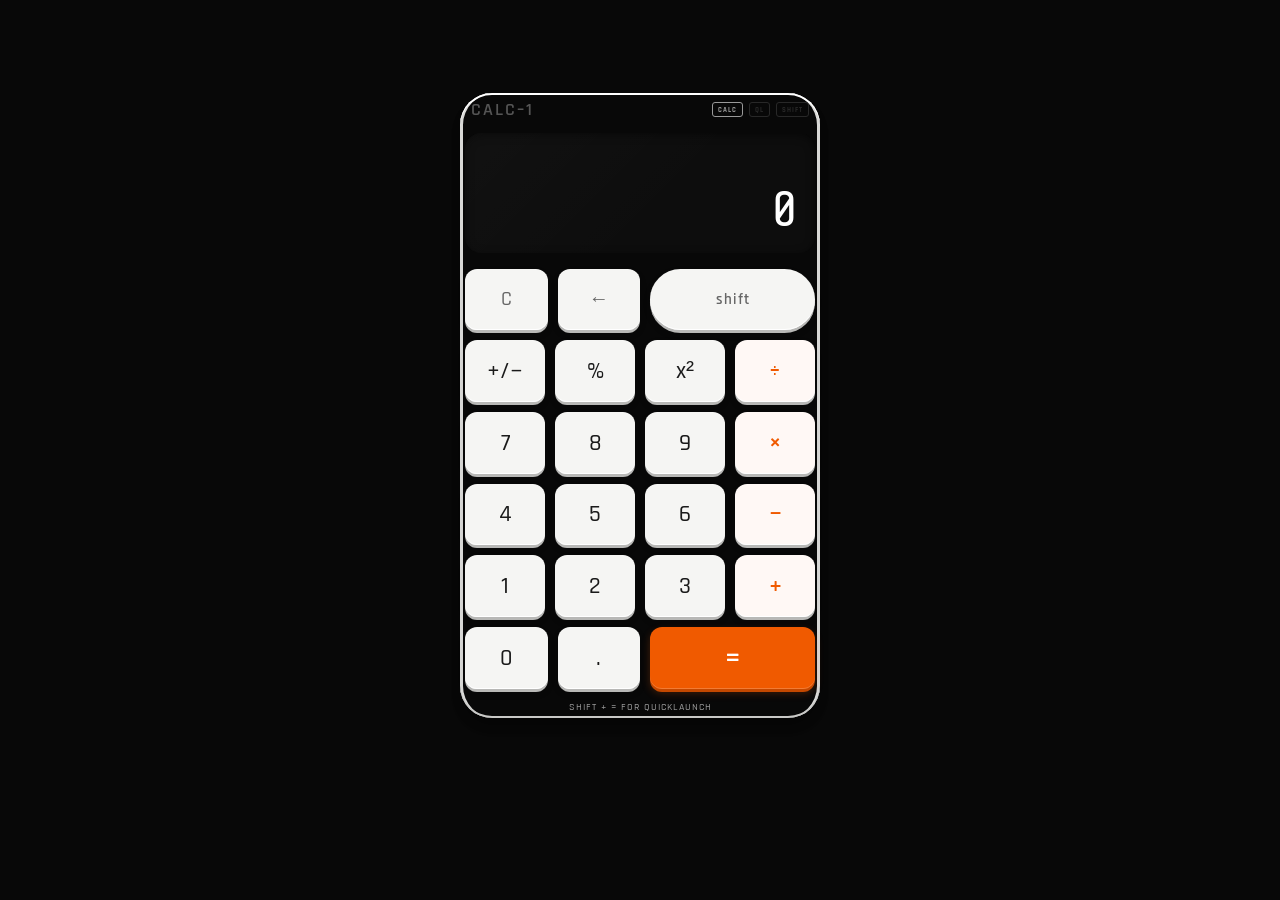
==== commit d3ce8833: "Adjust min-height and padding for layout" ====
--- a/index.html
+++ b/index.html
@@ -42,7 +42,7 @@
 
   body {
     background: var(--bg);
-    min-height: 100vh;
+    min-height: 90vh;
     display: flex;
     flex-direction: column;
     align-items: center;
@@ -57,8 +57,8 @@
   .device {
     background: var(--device-bg);
     border-radius: 32px;
-    padding: 10px 12px 14px;
-    width: min(360px, 94vw);
+    padding: 5px 5px 5px;
+    width: min(360px, 74vw);
     box-shadow:
       0 2px 0 #fff inset,
       0 -2px 0 #c8c8c6 inset,
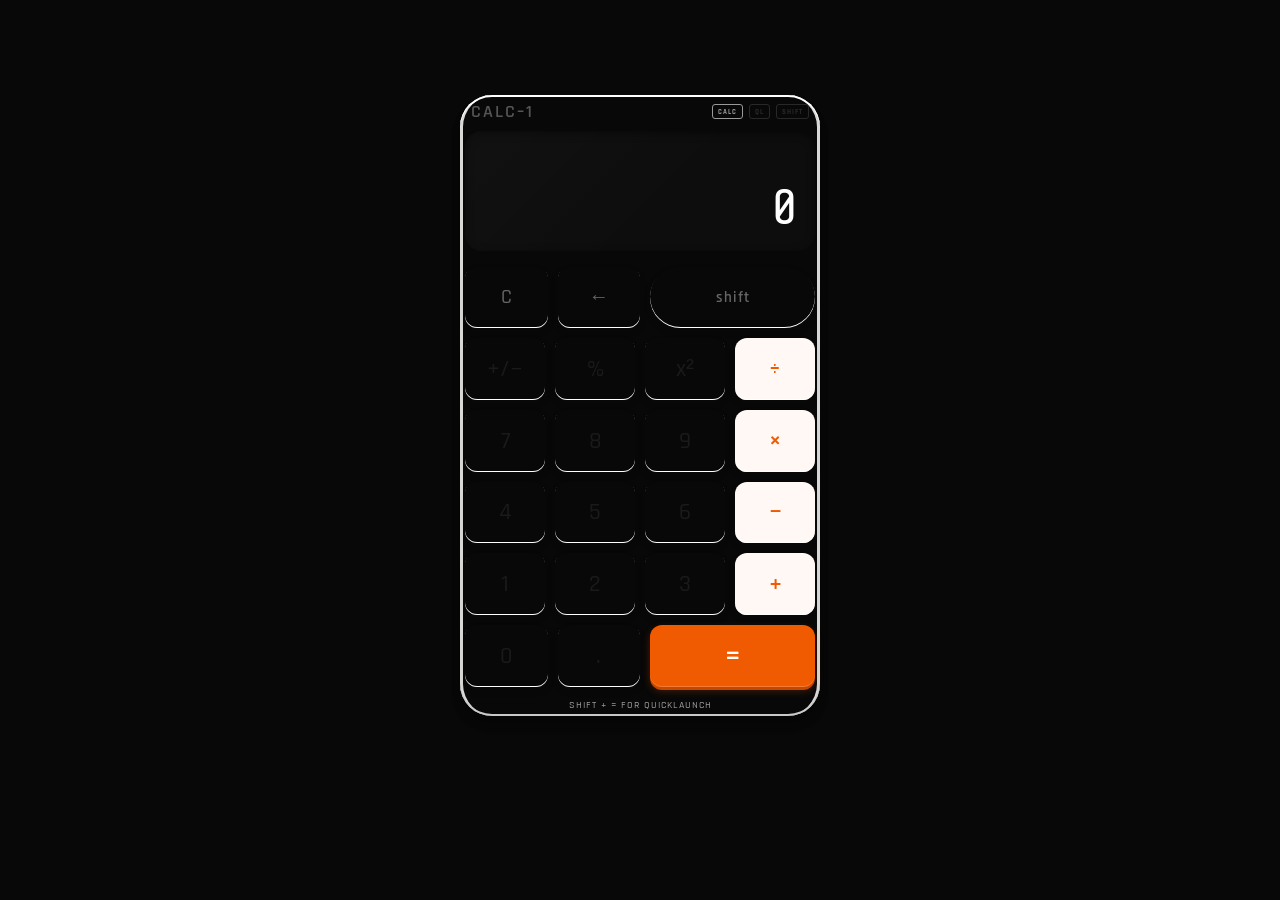
==== commit c1ec3975: "Change button styles for dark theme Updated button background and shadow colors to match dark theme." ====
--- a/index.html
+++ b/index.html
@@ -25,8 +25,8 @@
     --device-bg: #080808;
     --device-border: #101010;
     --screen-bg: #0d0d0d;
-    --btn-bg: #f5f5f3;
-    --btn-shadow: #b8b8b6;
+    --btn-bg: #080808;
+    --btn-shadow: #080808;
     --btn-highlight: #ffffff;
     --orange: #f05a00;
     --orange-dark: #c44800;
@@ -74,7 +74,7 @@
     display: flex;
     align-items: center;
     justify-content: space-between;
-    margin-bottom: 12px;
+    margin-bottom: 8px;
     padding: 0 6px;
   }
 
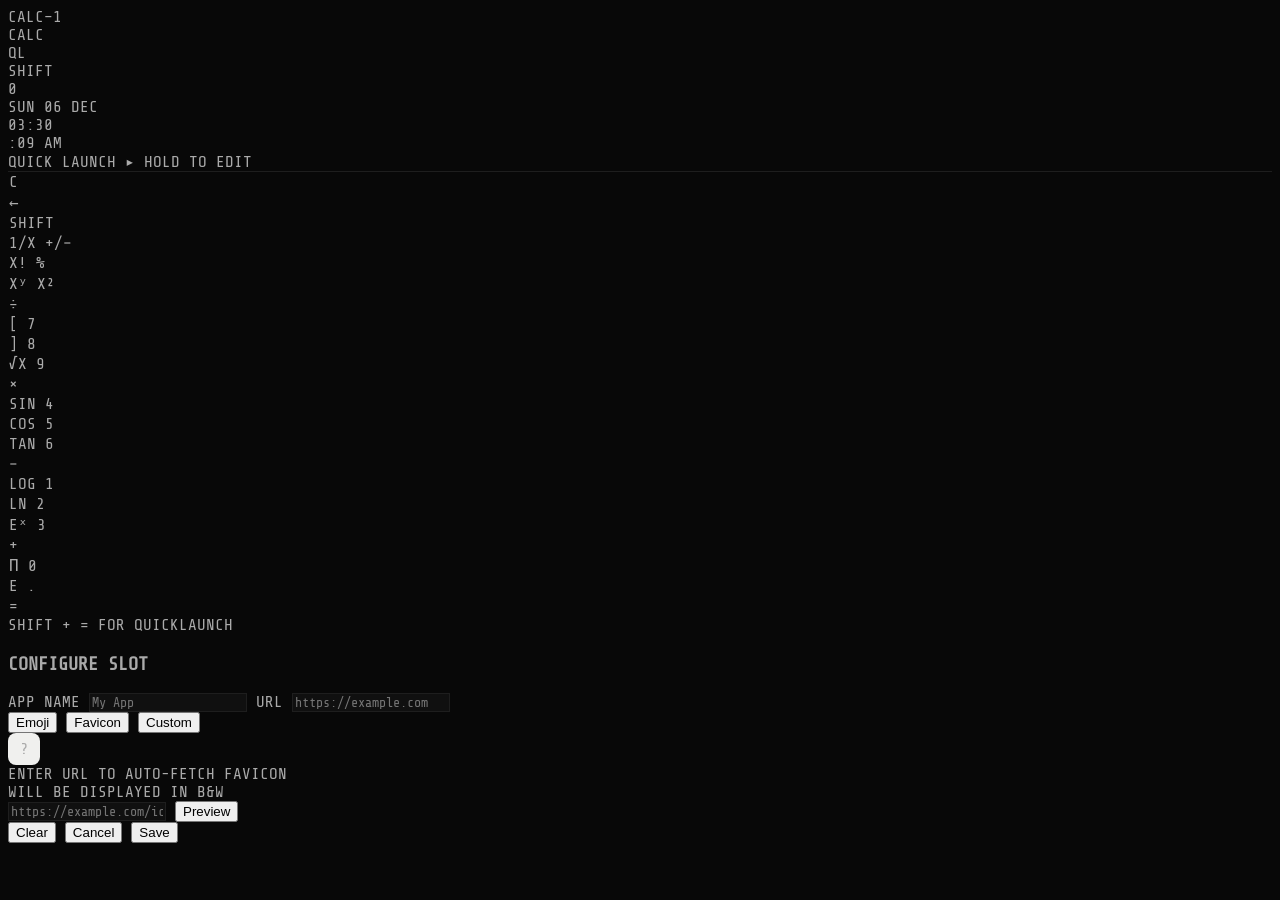
==== commit 3e89329f: "Rename index (6).html to index.html" ====
--- a/index.html
+++ b/index.html
@@ -18,687 +18,124 @@
 <link rel="preconnect" href="https://fonts.gstatic.com" crossorigin>
 <link href="https://fonts.googleapis.com/css2?family=Share+Tech+Mono&family=Rajdhani:wght@300;400;500;600;700&display=swap" rel="stylesheet">
 <style>
-  *, *::before, *::after { box-sizing: border-box; margin: 0; padding: 0; }
-
-  :root {
-    --bg: #080808;
-    --device-bg: #080808;
-    --device-border: #101010;
-    --screen-bg: #0d0d0d;
-    --btn-bg: #080808;
-    --btn-shadow: #080808;
-    --btn-highlight: #ffffff;
-    --orange: #f05a00;
-    --orange-dark: #c44800;
-    --green: #00ff88;
-    --green-dim: rgba(0, 255, 136, 0.7);
-    --red: #ff3b30;
-    --text-primary: #1a1a1a;
-    --text-secondary: #888888;
-    --text-muted: #aaaaaa;
-    --radius: 16px;
-    --radius-sm: 12px;
-  }
-
-  body {
-    background: var(--bg);
-    min-height: 90vh;
-    display: flex;
-    flex-direction: column;
-    align-items: center;
-    justify-content: center;
-    font-family: 'Rajdhani', sans-serif;
-    user-select: none;
-    -webkit-user-select: none;
-    padding: 5px 0;
-    overflow: hidden;
-  }
-
-  .device {
-    background: var(--device-bg);
-    border-radius: 32px;
-    padding: 5px 5px 5px;
-    width: min(360px, 74vw);
-    box-shadow:
-      0 2px 0 #fff inset,
-      0 -2px 0 #c8c8c6 inset,
-      3px 0 0 #d8d8d6 inset,
-      -3px 0 0 #d8d8d6 inset,
-      0 10px 10px rgba(0,0,0,0.2),
-      0 8px 10px rgba(0,0,0,0.1);
-    position: relative;
-  }
-
-  /* Header */
-  .device-header {
-    display: flex;
-    align-items: center;
-    justify-content: space-between;
-    margin-bottom: 8px;
-    padding: 0 6px;
-  }
-
-  .device-label {
-    font-family: 'Rajdhani', sans-serif;
-    font-size: 18px;
-    font-weight: 600;
-    letter-spacing: 2px;
-    color: #555;
-  }
-
-  /* Mode indicator dots */
-  .mode-bar {
-    display: flex;
-    align-items: center;
-    gap: 6px;
-  }
-  .mode-pill {
-    font-family: 'Rajdhani', sans-serif;
-    font-size: 7px;
-    font-weight: 700;
-    letter-spacing: 1px;
-    padding: 2px 5px;
-    border-radius: 3px;
-    border: 1.5px solid currentColor;
-    opacity: 0.25;
-    color: #888;
-    transition: all 0.2s ease;
-  }
-  .mode-pill.active { 
-    opacity: 1; 
-  }
-  .mode-pill.calc-mode.active { color: #999; border-color: #999; }
-  .mode-pill.ql-mode.active { color: var(--orange); border-color: var(--orange); }
-  .mode-pill.shift-mode.active { color: var(--red); border-color: var(--red); }
-
-  /* Screen - FIXED HEIGHT */
-  .screen {
-    background: var(--screen-bg);
-    border-radius: var(--radius);
-    padding: 16px 18px 18px;
-    margin-bottom: 16px;
-    height: 120px;
-    min-height: 120px;
-    display: flex;
-    flex-direction: column;
-    justify-content: flex-end;
-    position: relative;
-    overflow: hidden;
-    box-shadow: inset 0 2px 8px rgba(0,0,0,0.5);
-  }
-  .screen::after {
-    content: '';
-    position: absolute;
-    inset: 0;
-    background: linear-gradient(135deg, rgba(255,255,255,0.02) 0%, transparent 60%);
-    pointer-events: none;
-  }
-
-  .screen-expression {
-    font-family: 'Share Tech Mono', monospace;
-    font-size: 13px;
-    color: var(--green-dim);
-    min-height: 18px;
-    text-align: right;
-    letter-spacing: 0.5px;
-    margin-bottom: 4px;
-    overflow: hidden;
-    text-overflow: ellipsis;
-    white-space: nowrap;
-  }
-
-  .screen-result {
-    font-family: 'Share Tech Mono', monospace;
-    font-size: clamp(38px, 12vw, 50px);
-    color: #ffffff;
-    text-align: right;
-    line-height: 1;
-    letter-spacing: -1px;
-    transition: all 0.1s ease;
-  }
-  .screen-result.error { 
-    color: var(--red); 
-    font-size: 24px; 
-  }
-
-  /* Quick-launch screen */
-  .ql-screen {
-    display: none;
-    flex-direction: column;
-    height: 100%;
-    justify-content: space-between;
-    align-items: stretch;
-    padding: 2px 0;
-  }
-  .ql-screen.visible { display: flex; }
-
-  /* Clock block */
-  .ql-clock {
-    display: flex;
-    flex-direction: column;
-    align-items: flex-end;
-    flex: 1;
-    justify-content: flex-end;
-  }
-
-  .ql-date-line {
-    font-family: 'Share Tech Mono', monospace;
-    font-size: 10px;
-    color: var(--green-dim);
-    letter-spacing: 2px;
-    margin-bottom: 2px;
-  }
-
-  .ql-time-display {
-    font-family: 'Share Tech Mono', monospace;
-    font-size: clamp(40px, 13vw, 52px);
-    color: #ffffff;
-    line-height: 1;
-    letter-spacing: -1px;
-    display: flex;
-    align-items: center;
-    gap: 0;
-  }
-
-  /* Blinking colon */
-  .ql-colon {
-    display: inline-block;
-    animation: blink 1s step-start infinite;
-    color: #ffffff;
-    margin: 0 1px;
-    position: relative;
-    top: -2px;
-  }
-  @keyframes blink {
-    0%, 100% { opacity: 1; }
-    50% { opacity: 0.15; }
-  }
-
-  /* Seconds + AM/PM row */
-  .ql-time-sub {
-    display: flex;
-    align-items: center;
-    gap: 8px;
-    margin-top: 3px;
-  }
-  .ql-seconds {
-    font-family: 'Share Tech Mono', monospace;
-    font-size: 12px;
-    color: var(--green-dim);
-    letter-spacing: 1px;
-  }
-  .ql-ampm {
-    font-family: 'Share Tech Mono', monospace;
-    font-size: 10px;
-    color: var(--orange);
-    letter-spacing: 2px;
-    border: 1px solid rgba(240,90,0,0.4);
-    padding: 1px 4px;
-    border-radius: 3px;
-  }
-
-  /* Status bar bottom of screen */
-  .ql-status {
-    font-family: 'Share Tech Mono', monospace;
-    font-size: 8px;
-    color: var(--green-dim);
-    opacity: 0.5;
-    letter-spacing: 2px;
-    margin-top: 6px;
-    text-align: left;
-  }
-
-  .ql-launched {
-    font-family: 'Share Tech Mono', monospace;
-    font-size: 9px;
-    color: var(--green);
-    letter-spacing: 1px;
-    min-height: 14px;
-    text-align: left;
-  }
-
-  /* Keypad grid - FIXED HEIGHT */
-  .keypad {
-    display: flex;
-    flex-direction: column;
-    gap: 10px;
-    height: 420px;
-    min-height: 420px;
-  }
-
-  .row {
-    display: flex;
-    gap: 10px;
-    flex: 1;
-  }
-
-  /* Base button */
-  .btn {
-    flex: 1;
-    border: none;
-    border-radius: var(--radius-sm);
-    background: var(--btn-bg);
-    cursor: pointer;
-    display: flex;
-    flex-direction: column;
-    align-items: center;
-    justify-content: center;
-    position: relative;
-    box-shadow:
-      0 3px 0 var(--btn-shadow),
-      0 4px 8px rgba(0,0,0,0.08),
-      0 -1px 0 var(--btn-highlight) inset;
-    transition: all 0.08s ease;
-    -webkit-tap-highlight-color: transparent;
-    touch-action: manipulation;
-    overflow: hidden;
-  }
-
-  .btn:active, .btn.pressed {
-    transform: translateY(2px);
-    box-shadow: 
-      0 1px 0 var(--btn-shadow), 
-      0 2px 4px rgba(0,0,0,0.06),
-      0 -1px 0 var(--btn-highlight) inset;
-  }
-
-  .btn-label {
-    font-family: 'Rajdhani', sans-serif;
-    font-size: 24px;
-    font-weight: 500;
-    color: var(--text-primary);
-    line-height: 1;
-  }
-
-  .btn-shift-label {
-    position: absolute;
-    top: 5px;
-    right: 7px;
-    font-size: 8px;
-    font-weight: 600;
-    color: var(--text-secondary);
-    letter-spacing: 0.3px;
-    line-height: 1;
-    opacity: 0;
-    transition: opacity 0.2s;
-  }
-
-  /* Show shift labels when shift active */
-  body.shift-on .btn-shift-label { opacity: 1; }
-  body.shift-on .btn-label { opacity: 0.5; }
-
-  /* Orange operator buttons */
-  .btn.op {
-    background: #fff8f5;
-  }
-  .btn.op .btn-label { 
-    color: var(--orange); 
-    font-weight: 600;
-  }
-
-  /* Equals button — full orange */
-  .btn.equals {
-    background: var(--orange);
-    box-shadow: 
-      0 3px 0 var(--orange-dark), 
-      0 4px 8px rgba(240,90,0,0.25),
-      0 -1px 0 rgba(255,255,255,0.2) inset;
-    flex: 2;
-    aspect-ratio: auto;
-    border-radius: var(--radius-sm);
-  }
-  .btn.equals:active {
-    box-shadow: 
-      0 1px 0 var(--orange-dark), 
-      0 2px 4px rgba(240,90,0,0.15),
-      0 -1px 0 rgba(255,255,255,0.2) inset;
-  }
-  .btn.equals .btn-label { 
-    color: #fff; 
-    font-size: 28px; 
-    font-weight: 600;
-  }
-
-  /* Shift button — pill shape */
-  .btn.shift-btn {
-    flex: 2;
-    aspect-ratio: auto;
-    border-radius: 50px;
-  }
-  .btn.shift-btn .btn-label { 
-    font-size: 15px; 
-    font-weight: 600; 
-    letter-spacing: 1px; 
-    color: #666; 
-  }
-  .btn.shift-btn.active {
-    background: var(--orange);
-    box-shadow: 
-      0 3px 0 var(--orange-dark), 
-      0 4px 8px rgba(240,90,0,0.25),
-      0 -1px 0 rgba(255,255,255,0.2) inset;
-  }
-  .btn.shift-btn.active .btn-label { 
-    color: #fff; 
-  }
-
-  /* Clear / backspace */
-  .btn.fn .btn-label { 
-    font-size: 20px; 
-    color: #666; 
-  }
-
-  /* QL icon display on button */
-  .btn.ql-slot {
-    background: #f0f0ee;
-    position: relative;
-  }
-  .btn.ql-slot .ql-icon {
-    width: 28px;
-    height: 28px;
-    display: flex;
-    align-items: center;
-    justify-content: center;
-    font-size: 22px;
-    line-height: 1;
-  }
-  .btn.ql-slot .ql-icon img {
-    width: 24px;
-    height: 24px;
-    object-fit: contain;
-    filter: none;
-  }
-  .btn.ql-slot .ql-name {
-    font-size: 7px;
-    color: #888;
-    letter-spacing: 0.5px;
-    margin-top: 2px;
-    max-width: 90%;
-    overflow: hidden;
-    text-overflow: ellipsis;
-    white-space: nowrap;
-    padding: 0 2px;
-  }
-  .btn.ql-slot.empty .ql-icon { opacity: 0.25; }
-  .btn.ql-slot.empty .ql-icon::after {
-    content: '+';
-    font-size: 22px;
-    color: #aaa;
-  }
-  .btn.ql-slot .edit-hint {
-    position: absolute;
-    inset: 0;
-    background: transparent;
-    border-radius: var(--radius-sm);
-    border: none;
-    opacity: 0;
-    transition: opacity 0.2s;
-    pointer-events: none;
-  }
-  body.ql-mode .btn.ql-slot .edit-hint { opacity: 0; }
-
-  /* Modal */
-  .modal-overlay {
-    position: fixed;
-    inset: 0;
-    background: rgba(0,0,0,0.5);
-    backdrop-filter: blur(8px);
-    display: flex;
-    align-items: flex-end;
-    justify-content: center;
-    z-index: 100;
-    opacity: 0;
-    pointer-events: none;
-    transition: opacity 0.25s;
-    padding: 0 16px 24px;
-  }
-  .modal-overlay.open {
-    opacity: 1;
-    pointer-events: all;
-  }
-
-  .modal {
-    background: #f5f5f3;
-    border-radius: 24px;
-    padding: 24px 20px 20px;
-    width: min(360px, 100%);
-    transform: translateY(30px);
-    transition: transform 0.3s cubic-bezier(0.34,1.56,0.64,1);
-    box-shadow: 
-      0 20px 60px rgba(0,0,0,0.3),
-      0 2px 0 #fff inset;
-  }
-  .modal-overlay.open .modal { transform: translateY(0); }
-
-  .modal h3 {
-    font-family: 'Rajdhani', sans-serif;
-    font-size: 16px;
-    font-weight: 700;
-    letter-spacing: 2px;
-    color: #333;
-    margin-bottom: 16px;
-  }
-
-  .modal label {
-    display: block;
-    font-size: 10px;
-    font-weight: 600;
-    letter-spacing: 1.5px;
-    color: #888;
-    margin-bottom: 5px;
-    text-transform: uppercase;
-  }
-
-  .modal input {
-    width: 100%;
-    padding: 12px 14px;
-    border-radius: 12px;
-    border: 1.5px solid #ddd;
-    background: #fff;
-    font-family: 'Rajdhani', sans-serif;
-    font-size: 15px;
-    color: #333;
-    outline: none;
-    margin-bottom: 14px;
-    transition: border-color 0.2s;
-  }
-  .modal input:focus { border-color: var(--orange); }
-
-  /* Icon source tabs */
-  .icon-source-tabs {
-    display: flex;
-    gap: 8px;
-    margin-bottom: 12px;
-  }
-  .icon-source-tab {
-    flex: 1;
-    padding: 10px 12px;
-    border: 1.5px solid #ddd;
-    background: #fff;
-    border-radius: 12px;
-    font-size: 10px;
-    font-weight: 600;
-    letter-spacing: 1px;
-    color: #888;
-    cursor: pointer;
-    transition: all 0.2s;
-    text-transform: uppercase;
-  }
-  .icon-source-tab.active {
-    background: var(--orange);
-    border-color: var(--orange);
-    color: #fff;
-  }
-
-  /* Icon picker sections */
-  .icon-picker-section {
-    display: none;
-    margin-bottom: 16px;
-  }
-  .icon-picker-section.active {
-    display: block;
-  }
-
-  .icon-picker {
-    display: grid;
-    grid-template-columns: repeat(8, 1fr);
-    gap: 6px;
-    max-height: 160px;
-    overflow-y: auto;
-    padding: 4px;
-  }
-
-  .icon-option {
-    aspect-ratio: 1;
-    border-radius: 10px;
-    border: 2px solid transparent;
-    background: #fff;
-    display: flex;
-    align-items: center;
-    justify-content: center;
-    font-size: 20px;
-    cursor: pointer;
-    transition: all 0.15s;
-    box-shadow: 0 1px 3px rgba(0,0,0,0.05);
-  }
-  .icon-option:hover { 
-    background: #fff5f0; 
-    border-color: #ffd4c0;
-  }
-  .icon-option.selected { 
-    border-color: var(--orange); 
-    background: #fff5f0;
-  }
-
-  /* Favicon preview */
-  .favicon-preview {
-    display: flex;
-    align-items: center;
-    gap: 12px;
-    padding: 14px;
-    background: #fff;
-    border-radius: 12px;
-    border: 1.5px dashed #ddd;
-    margin-bottom: 16px;
-  }
-  .favicon-preview img {
-    width: 32px;
-    height: 32px;
-    object-fit: contain;
-    filter: grayscale(100%) contrast(1.2);
-  }
-  .favicon-preview-text {
-    font-size: 11px;
-    color: #888;
-    line-height: 1.5;
-  }
-  .favicon-preview-text span {
-    color: var(--green-dim);
-  }
-
-  /* Custom icon URL input */
-  .custom-icon-input {
-    display: flex;
-    gap: 8px;
-    margin-bottom: 12px;
-  }
-  .custom-icon-input input {
-    flex: 1;
-    margin-bottom: 0;
-  }
-  .custom-icon-btn {
-    padding: 12px 16px;
-    background: #fff;
-    border: 1.5px solid #ddd;
-    border-radius: 12px;
-    color: #666;
-    font-size: 10px;
-    font-weight: 600;
-    cursor: pointer;
-    transition: all 0.2s;
-    white-space: nowrap;
-  }
-  .custom-icon-btn:hover {
-    border-color: var(--orange);
-    color: var(--orange);
-  }
-
-  .modal-actions {
-    display: flex;
-    gap: 10px;
-  }
-
-  .btn-modal {
-    flex: 1;
-    padding: 14px;
-    border: none;
-    border-radius: 12px;
-    font-size: 13px;
-    font-weight: 600;
-    cursor: pointer;
-    letter-spacing: 1px;
-    transition: all 0.15s;
-    text-transform: uppercase;
-  }
-  .btn-modal:active { opacity: 0.8; }
-  .btn-modal.cancel { 
-    background: #e8e8e6; 
-    color: #666; 
-  }
-  .btn-modal.save { 
-    background: var(--orange); 
-    color: #fff; 
-  }
-  .btn-modal.clear-btn { 
-    background: #ffe8e8; 
-    color: var(--red); 
-  }
-
-  /* Mode toggle hint */
-  .device-footer {
-    display: flex;
-    align-items: center;
-    justify-content: center;
-    margin-top: 12px;
-    gap: 12px;
-  }
-  .footer-hint {
-    font-size: 10px;
-    letter-spacing: 1px;
-    color: #999;
-    font-weight: 500;
-  }
-
-  /* Animations */
-  @keyframes numPop {
-    0% { transform: scale(1); }
-    40% { transform: scale(1.04); }
-    100% { transform: scale(1); }
-  }
-  .pop { animation: numPop 0.15s ease; }
-
-
-  /* Quick Launcher: keep same button color as regular keys */
-  .btn.ql-slot,
-  body.ql-mode .btn.ql-slot {
-    background: var(--btn-bg) !important;
-    filter: none !important;
-    opacity: 1 !important;
-  }
-
-  .btn.ql-slot .edit-hint,
-  body.ql-mode .btn.ql-slot .edit-hint {
-    opacity: 0 !important;
-    background: transparent !important;
-    border: none !important;
-    box-shadow: none !important;
-  }
-
-  .btn.ql-slot .ql-icon img,
-  body.ql-mode .btn.ql-slot .ql-icon img {
-    filter: none !important;
-  }
-
+  /* ── ADAPTATION TERMINALE POUR WEBAPP MULTIFONCTION ── */
+
+/* 1. RÉGLAGES GLOBAUX & TYPO */
+:root {
+  --bg: #080808; --s1: #101010; --s2: #141414;
+  --b1: #1e1e1e; --b2: #282828;
+  --t0: #ffffff; --t1: #aaaaaa; --t2: #666666;
+}
+
+body {
+  font-family: 'Share Tech Mono', monospace !important;
+  background: var(--bg) !important;
+  color: var(--t1) !important;
+  text-transform: uppercase;
+}
+
+/* 2. ÉCRAN & FEEDBACK (DYNAMIQUE) */
+.screen {
+  background: var(--bg) !important;
+  border-bottom: 1px solid var(--b1) !important;
+  box-shadow: none !important;
+  border-radius: 0 !important;
+}
+
+#ql-display-main, #ql-display-sub {
+  color: var(--t0) !important;
+  text-shadow: none !important;
+}
+
+.status-bar {
+  border-bottom: 1px solid var(--b1) !important;
+  background: transparent !important;
+  color: var(--t2) !important;
+}
+
+/* 3. NAVIGATION (TABS) */
+.tabs {
+  background: var(--s1) !important;
+  border-bottom: 1px solid var(--b1) !important;
+  border-radius: 0 !important;
+}
+
+.tab {
+  color: var(--t2) !important;
+  font-weight: normal !important;
+  border-radius: 0 !important;
+}
+
+.tab.active {
+  background: transparent !important;
+  color: var(--t0) !important;
+  border-bottom: 2px solid var(--t0) !important;
+}
+
+/* 4. TOUCHES & BOUTONS (LE COEUR DU SYSTÈME) */
+.btn {
+  background: transparent !important;
+  box-shadow: none !important;
+  border-radius: 0 !important;
+  padding: 1px !important; /* Pour simuler la bordure fine */
+}
+
+.btn-inner {
+  background: var(--s1) !important;
+  border: 1px solid var(--b1) !important;
+  border-radius: 0 !important;
+  box-shadow: none !important;
+  color: var(--t1) !important;
+}
+
+.btn:active .btn-inner {
+  background: var(--t0) !important;
+  color: var(--bg) !important;
+}
+
+/* Couleurs spécifiques conservées mais stylisées terminal */
+.btn.orange .btn-inner { color: #ff9f0a !important; border-color: #402000 !important; }
+.btn.gray .btn-inner { color: var(--t2) !important; }
+
+/* 5. QUICKLAUNCHER & GRILLES */
+.ql-grid {
+  gap: 10px !important;
+  padding: 10px !important;
+}
+
+.ql-item {
+  border: 1px solid var(--b1) !important;
+  background: var(--s2) !important;
+  border-radius: 0 !important;
+  box-shadow: none !important;
+}
+
+.ql-item-label {
+  font-family: inherit !important;
+  font-size: 10px !important;
+  color: var(--t1) !important;
+}
+
+/* 6. TRACKPAD & ZONES TACTILES */
+.trackpad-area {
+  background: var(--s1) !important;
+  border: 1px dashed var(--b2) !important;
+  border-radius: 0 !important;
+}
+
+/* 7. POPUPS & INPUTS */
+.popup {
+  background: var(--bg) !important;
+  border: 1px solid var(--t0) !important;
+  border-radius: 0 !important;
+}
+
+input {
+  background: var(--s1) !important;
+  border: 1px solid var(--b1) !important;
+  color: var(--t0) !important;
+  font-family: inherit !important;
+}
 </style>
 </head>
 <body>
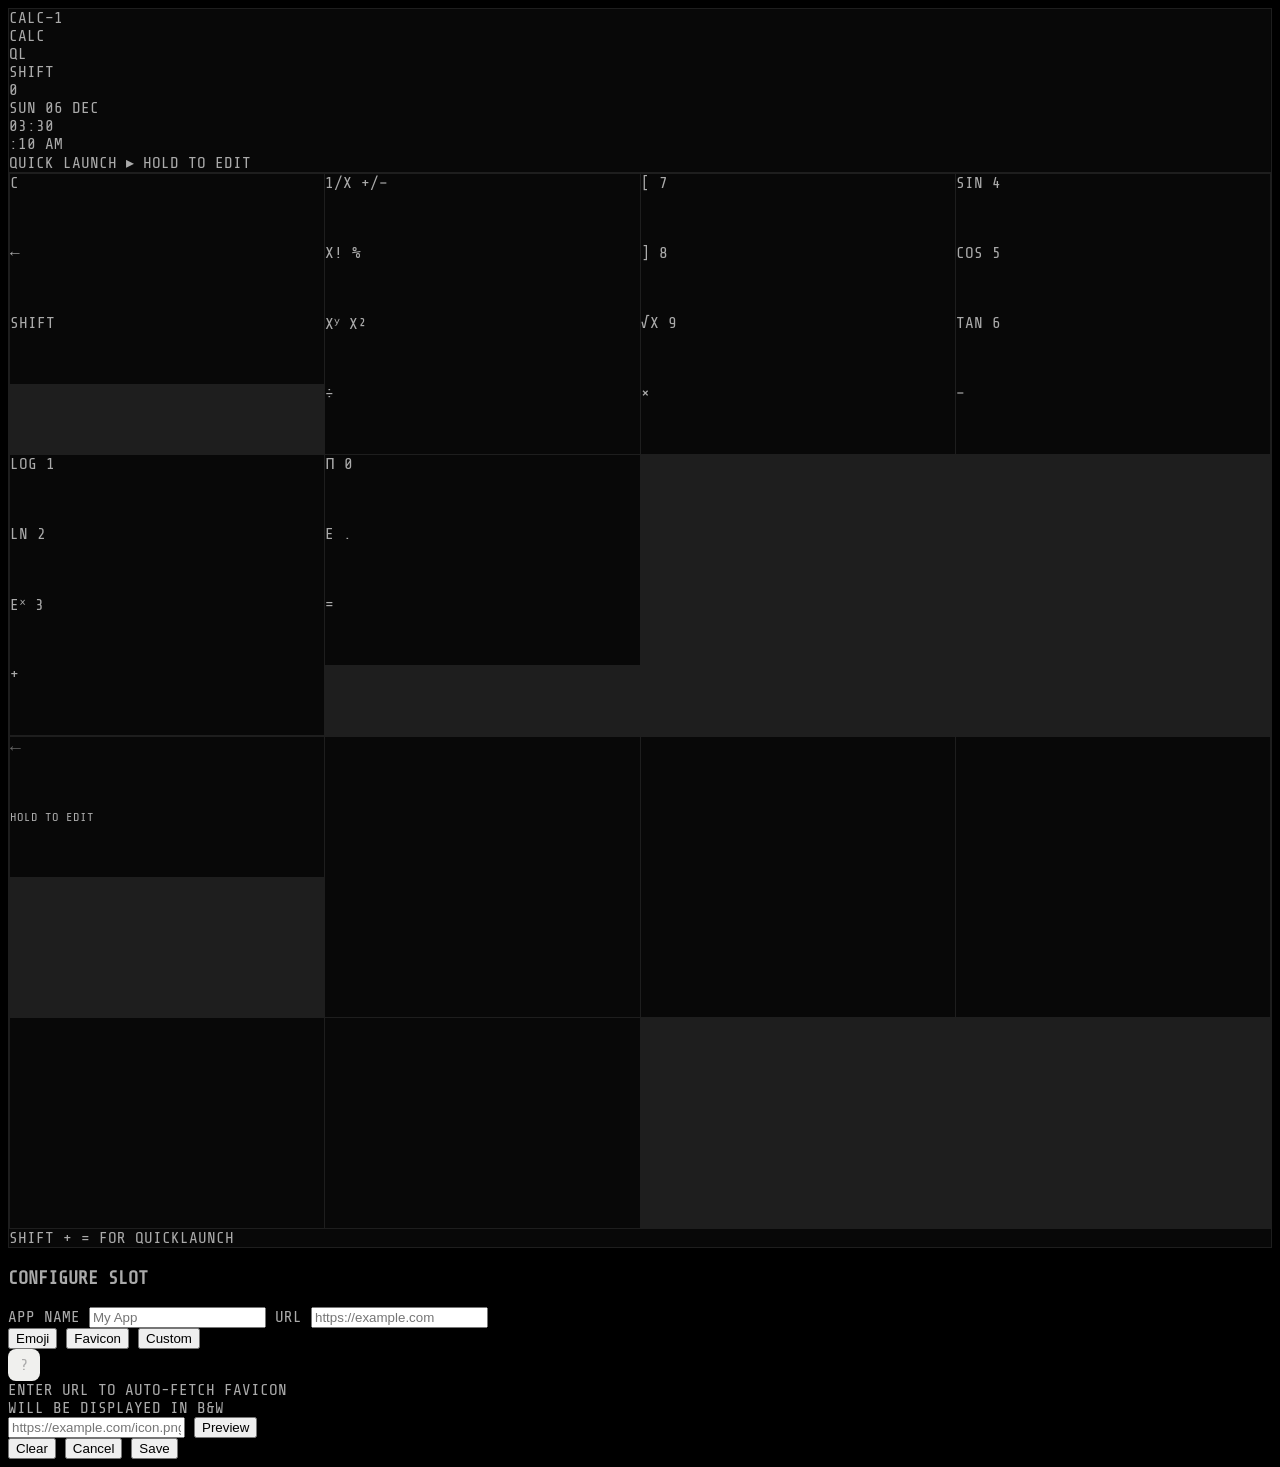
==== commit 576f4c00: "Rename index (7).html to index.html" ====
--- a/index.html
+++ b/index.html
@@ -18,124 +18,102 @@
 <link rel="preconnect" href="https://fonts.gstatic.com" crossorigin>
 <link href="https://fonts.googleapis.com/css2?family=Share+Tech+Mono&family=Rajdhani:wght@300;400;500;600;700&display=swap" rel="stylesheet">
 <style>
-  /* ── ADAPTATION TERMINALE POUR WEBAPP MULTIFONCTION ── */
-
-/* 1. RÉGLAGES GLOBAUX & TYPO */
+/* ── TERMINAL OVERLAY : RÉTABLISSEMENT DES FONCTIONNALITÉS ── */
 :root {
-  --bg: #080808; --s1: #101010; --s2: #141414;
-  --b1: #1e1e1e; --b2: #282828;
-  --t0: #ffffff; --t1: #aaaaaa; --t2: #666666;
-}
-
+    --bg: #080808; --s1: #101010; --b1: #1e1e1e;
+    --t0: #ffffff; --t1: #aaaaaa; --t2: #666666;
+}
+
+/* Base sans concessions */
 body {
-  font-family: 'Share Tech Mono', monospace !important;
-  background: var(--bg) !important;
-  color: var(--t1) !important;
-  text-transform: uppercase;
-}
-
-/* 2. ÉCRAN & FEEDBACK (DYNAMIQUE) */
+    background: #000 !important;
+    font-family: 'Share Tech Mono', monospace !important;
+    color: var(--t1);
+    text-transform: uppercase;
+}
+
+/* Réparation du Container */
+.device {
+    background: var(--bg) !important;
+    border: 1px solid var(--b1) !important;
+    box-shadow: none !important;
+    border-radius: 0 !important;
+}
+
+/* Écran (On garde tes IDs originaux) */
 .screen {
-  background: var(--bg) !important;
-  border-bottom: 1px solid var(--b1) !important;
-  box-shadow: none !important;
-  border-radius: 0 !important;
-}
-
-#ql-display-main, #ql-display-sub {
-  color: var(--t0) !important;
-  text-shadow: none !important;
-}
-
-.status-bar {
-  border-bottom: 1px solid var(--b1) !important;
-  background: transparent !important;
-  color: var(--t2) !important;
-}
-
-/* 3. NAVIGATION (TABS) */
+    background: var(--bg) !important;
+    border-bottom: 1px solid var(--b1) !important;
+    border-radius: 0 !important;
+    box-shadow: none !important;
+}
+
+#ql-display-main { color: var(--t0) !important; font-size: 42px !important; }
+#ql-display-sub { color: var(--t2) !important; }
+
+/* Grille de boutons : On force le layout original */
+.keypad {
+    display: grid !important;
+    grid-template-columns: repeat(4, 1fr) !important;
+    gap: 1px !important; /* Style grille terminal */
+    background: var(--b1) !important; /* Les lignes de la grille */
+    padding: 1px !important;
+}
+
+/* Style des touches sans skeuomorphisme */
+.btn {
+    background: var(--bg) !important;
+    border-radius: 0 !important;
+    height: 70px !important; /* Hauteur fixe pour éviter le décalage */
+    padding: 0 !important;
+}
+
+.btn-inner {
+    background: var(--bg) !important;
+    border: none !important;
+    box-shadow: none !important;
+    border-radius: 0 !important;
+    height: 100% !important;
+    display: flex !important;
+    align-items: center !important;
+    justify-content: center !important;
+    font-size: 18px !important;
+    color: var(--t1) !important;
+}
+
+/* Feedback au clic (Inversion Terminal) */
+.btn:active .btn-inner {
+    background: var(--t1) !important;
+    color: var(--bg) !important;
+}
+
+/* Boutons spéciaux */
+.btn.orange .btn-inner { color: #ff9f0a !important; }
+.btn.gray .btn-inner { color: var(--t2) !important; }
+
+/* Navigation */
 .tabs {
-  background: var(--s1) !important;
-  border-bottom: 1px solid var(--b1) !important;
-  border-radius: 0 !important;
+    background: var(--s1) !important;
+    border-top: 1px solid var(--b1) !important;
+    border-radius: 0 !important;
+    height: 50px !important;
 }
 
 .tab {
-  color: var(--t2) !important;
-  font-weight: normal !important;
-  border-radius: 0 !important;
+    color: var(--t2) !important;
+    border-radius: 0 !important;
 }
 
 .tab.active {
-  background: transparent !important;
-  color: var(--t0) !important;
-  border-bottom: 2px solid var(--t0) !important;
-}
-
-/* 4. TOUCHES & BOUTONS (LE COEUR DU SYSTÈME) */
-.btn {
-  background: transparent !important;
-  box-shadow: none !important;
-  border-radius: 0 !important;
-  padding: 1px !important; /* Pour simuler la bordure fine */
-}
-
-.btn-inner {
-  background: var(--s1) !important;
-  border: 1px solid var(--b1) !important;
-  border-radius: 0 !important;
-  box-shadow: none !important;
-  color: var(--t1) !important;
-}
-
-.btn:active .btn-inner {
-  background: var(--t0) !important;
-  color: var(--bg) !important;
-}
-
-/* Couleurs spécifiques conservées mais stylisées terminal */
-.btn.orange .btn-inner { color: #ff9f0a !important; border-color: #402000 !important; }
-.btn.gray .btn-inner { color: var(--t2) !important; }
-
-/* 5. QUICKLAUNCHER & GRILLES */
-.ql-grid {
-  gap: 10px !important;
-  padding: 10px !important;
-}
-
-.ql-item {
-  border: 1px solid var(--b1) !important;
-  background: var(--s2) !important;
-  border-radius: 0 !important;
-  box-shadow: none !important;
-}
-
-.ql-item-label {
-  font-family: inherit !important;
-  font-size: 10px !important;
-  color: var(--t1) !important;
-}
-
-/* 6. TRACKPAD & ZONES TACTILES */
-.trackpad-area {
-  background: var(--s1) !important;
-  border: 1px dashed var(--b2) !important;
-  border-radius: 0 !important;
-}
-
-/* 7. POPUPS & INPUTS */
-.popup {
-  background: var(--bg) !important;
-  border: 1px solid var(--t0) !important;
-  border-radius: 0 !important;
-}
-
-input {
-  background: var(--s1) !important;
-  border: 1px solid var(--b1) !important;
-  color: var(--t0) !important;
-  font-family: inherit !important;
-}
+    color: var(--t0) !important;
+    background: transparent !important;
+    border-bottom: 2px solid var(--t0) !important;
+}
+
+/* Masquer les ombres inutiles */
+.btn::before, .btn::after, .btn-inner::before { display: none !important; }
+
+
 </style>
 </head>
 <body>
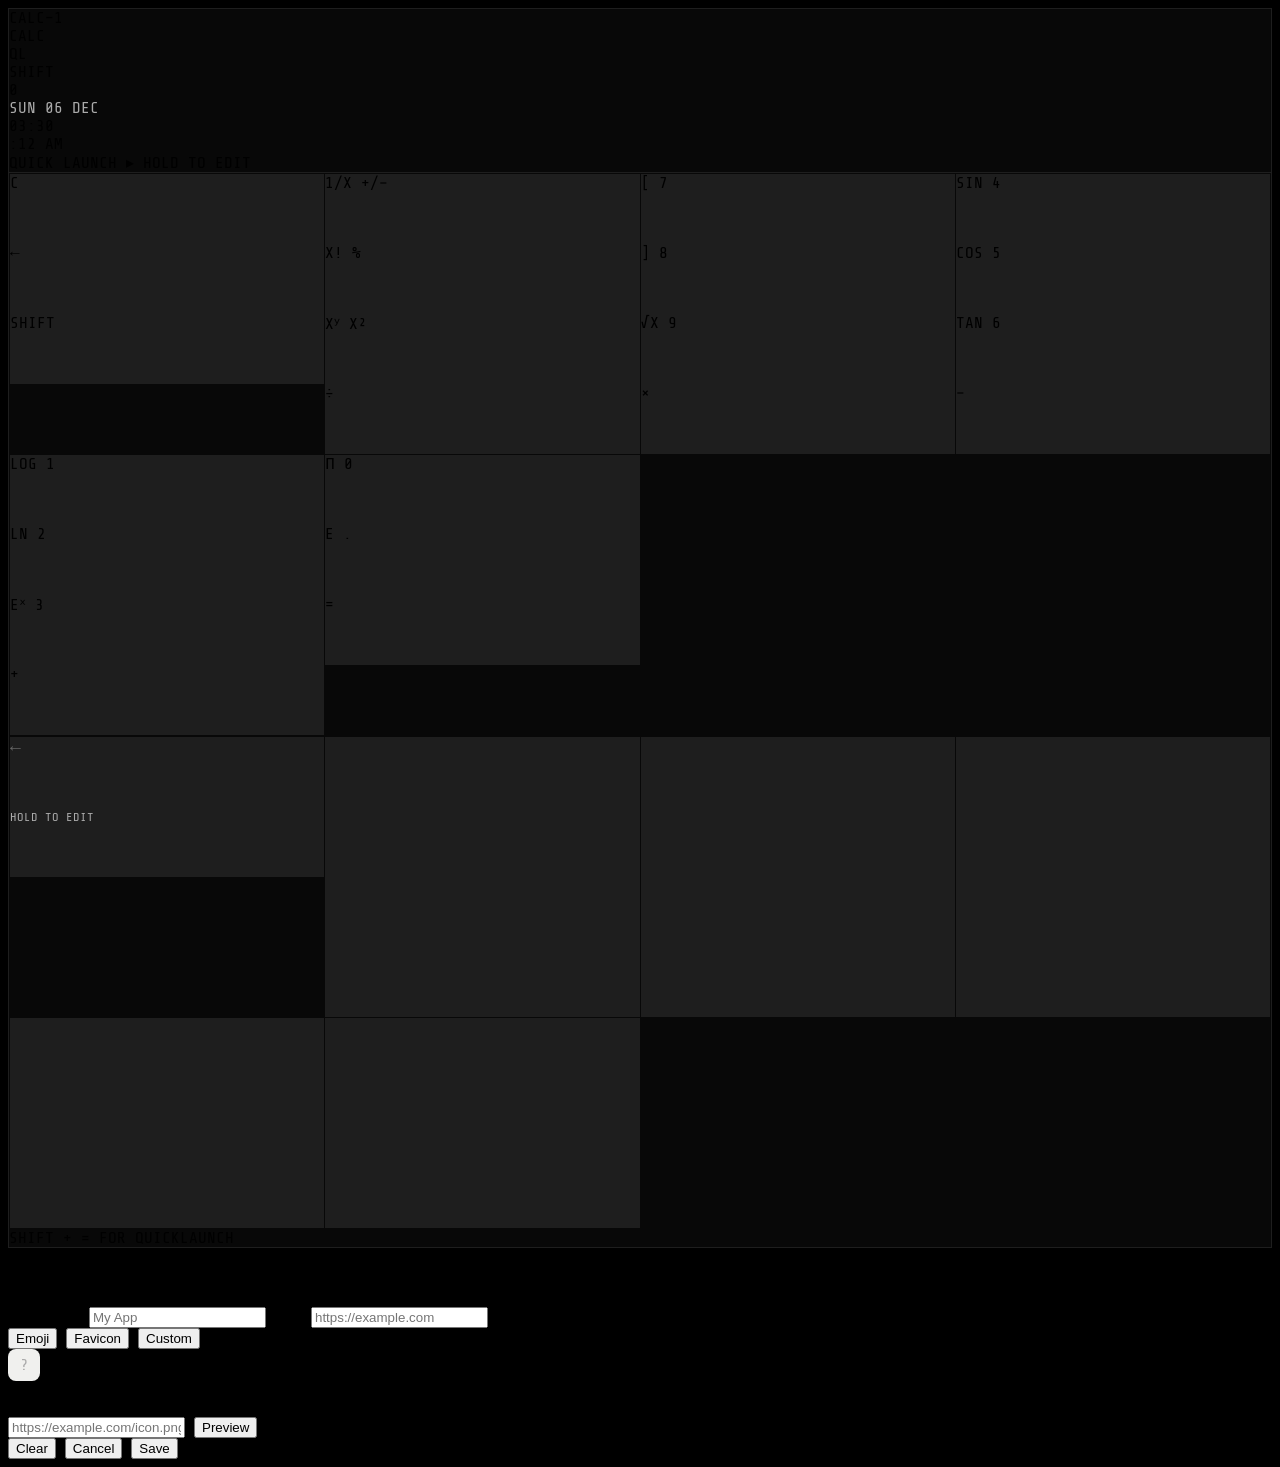
==== commit 300a3cba: "Rename index (8).html to index.html" ====
--- a/index.html
+++ b/index.html
@@ -18,102 +18,99 @@
 <link rel="preconnect" href="https://fonts.gstatic.com" crossorigin>
 <link href="https://fonts.googleapis.com/css2?family=Share+Tech+Mono&family=Rajdhani:wght@300;400;500;600;700&display=swap" rel="stylesheet">
 <style>
-/* ── TERMINAL OVERLAY : RÉTABLISSEMENT DES FONCTIONNALITÉS ── */
+/* ── ADAPTATION TERMINALE (ZÉRO MODIF HTML) ── */
 :root {
-    --bg: #080808; --s1: #101010; --b1: #1e1e1e;
-    --t0: #ffffff; --t1: #aaaaaa; --t2: #666666;
-}
-
-/* Base sans concessions */
+  --bg: #080808; --s1: #101010; --b1: #1e1e1e;
+  --t0: #ffffff; --t1: #aaaaaa; --t2: #666666;
+}
+
 body {
-    background: #000 !important;
-    font-family: 'Share Tech Mono', monospace !important;
-    color: var(--t1);
-    text-transform: uppercase;
-}
-
-/* Réparation du Container */
+  background: #000 !important;
+  font-family: 'Share Tech Mono', monospace !important;
+  text-transform: uppercase;
+}
+
+/* On garde ta structure .device intacte */
 .device {
-    background: var(--bg) !important;
-    border: 1px solid var(--b1) !important;
-    box-shadow: none !important;
-    border-radius: 0 !important;
-}
-
-/* Écran (On garde tes IDs originaux) */
+  background: var(--bg) !important;
+  border: 1px solid var(--b1) !important;
+  border-radius: 0 !important;
+  box-shadow: none !important;
+}
+
+/* L'écran et les IDs de ton JS */
 .screen {
-    background: var(--bg) !important;
-    border-bottom: 1px solid var(--b1) !important;
-    border-radius: 0 !important;
-    box-shadow: none !important;
+  background: var(--bg) !important;
+  border-bottom: 1px solid var(--b1) !important;
+  border-radius: 0 !important;
+  box-shadow: none !important;
 }
 
 #ql-display-main { color: var(--t0) !important; font-size: 42px !important; }
-#ql-display-sub { color: var(--t2) !important; }
-
-/* Grille de boutons : On force le layout original */
+#ql-display-sub, #ql-clock, #ql-date { color: var(--t1) !important; }
+
+/* Ta grille originale (Keypad) */
 .keypad {
-    display: grid !important;
-    grid-template-columns: repeat(4, 1fr) !important;
-    gap: 1px !important; /* Style grille terminal */
-    background: var(--b1) !important; /* Les lignes de la grille */
-    padding: 1px !important;
-}
-
-/* Style des touches sans skeuomorphisme */
+  background: var(--bg) !important;
+  display: grid !important;
+  grid-template-columns: repeat(4, 1fr) !important;
+  gap: 1px !important;
+  padding: 1px !important;
+}
+
+/* Tes boutons (On garde .btn et .btn-inner) */
 .btn {
-    background: var(--bg) !important;
-    border-radius: 0 !important;
-    height: 70px !important; /* Hauteur fixe pour éviter le décalage */
-    padding: 0 !important;
+  background: var(--b1) !important;
+  border-radius: 0 !important;
+  box-shadow: none !important;
+  padding: 0 !important;
+  height: 70px !important;
 }
 
 .btn-inner {
-    background: var(--bg) !important;
-    border: none !important;
-    box-shadow: none !important;
-    border-radius: 0 !important;
-    height: 100% !important;
-    display: flex !important;
-    align-items: center !important;
-    justify-content: center !important;
-    font-size: 18px !important;
-    color: var(--t1) !important;
-}
-
-/* Feedback au clic (Inversion Terminal) */
+  background: var(--bg) !important;
+  border: none !important;
+  border-radius: 0 !important;
+  box-shadow: none !important;
+  color: var(--t1) !important;
+  display: flex !important; align-items: center; justify-content: center;
+}
+
+/* Inversion au clic (Terminal style) */
 .btn:active .btn-inner {
-    background: var(--t1) !important;
-    color: var(--bg) !important;
-}
-
-/* Boutons spéciaux */
-.btn.orange .btn-inner { color: #ff9f0a !important; }
-.btn.gray .btn-inner { color: var(--t2) !important; }
-
-/* Navigation */
+  background: var(--t1) !important;
+  color: var(--bg) !important;
+}
+
+/* Neutralisation des effets skeuo (pseudos) */
+.btn::before, .btn::after, .btn-inner::before { display: none !important; }
+
+/* Navigation & Tabs */
 .tabs {
-    background: var(--s1) !important;
-    border-top: 1px solid var(--b1) !important;
-    border-radius: 0 !important;
-    height: 50px !important;
+  background: var(--s1) !important;
+  border-top: 1px solid var(--b1) !important;
+  border-radius: 0 !important;
 }
 
 .tab {
-    color: var(--t2) !important;
-    border-radius: 0 !important;
+  color: var(--t2) !important;
+  border-radius: 0 !important;
+  font-family: inherit !important;
 }
 
 .tab.active {
-    color: var(--t0) !important;
-    background: transparent !important;
-    border-bottom: 2px solid var(--t0) !important;
-}
-
-/* Masquer les ombres inutiles */
-.btn::before, .btn::after, .btn-inner::before { display: none !important; }
-
-
+  color: var(--t0) !important;
+  border-bottom: 2px solid var(--t0) !important;
+}
+
+/* QuickLauncher Grid */
+.ql-grid { border-radius: 0 !important; background: transparent !important; }
+.ql-item {
+  border: 1px solid var(--b1) !important;
+  background: var(--s1) !important;
+  border-radius: 0 !important;
+  box-shadow: none !important;
+}
 </style>
 </head>
 <body>
